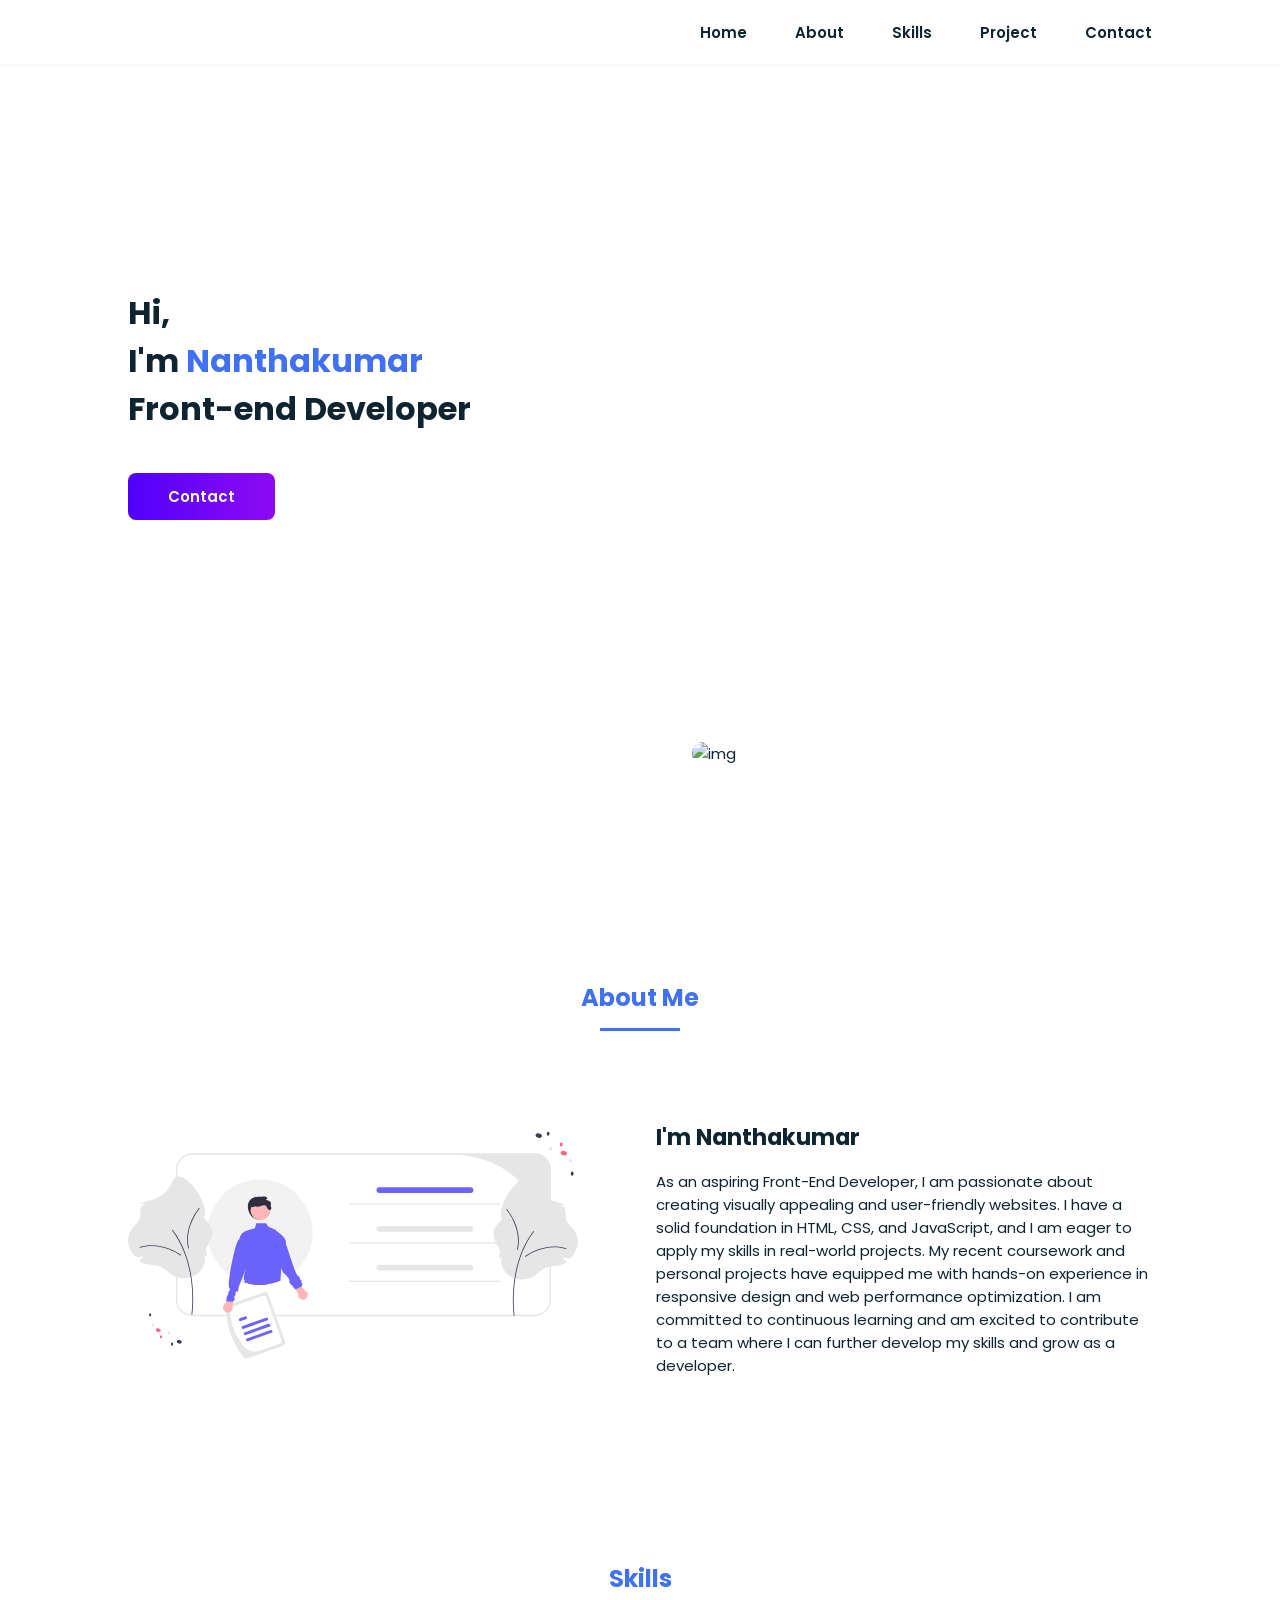
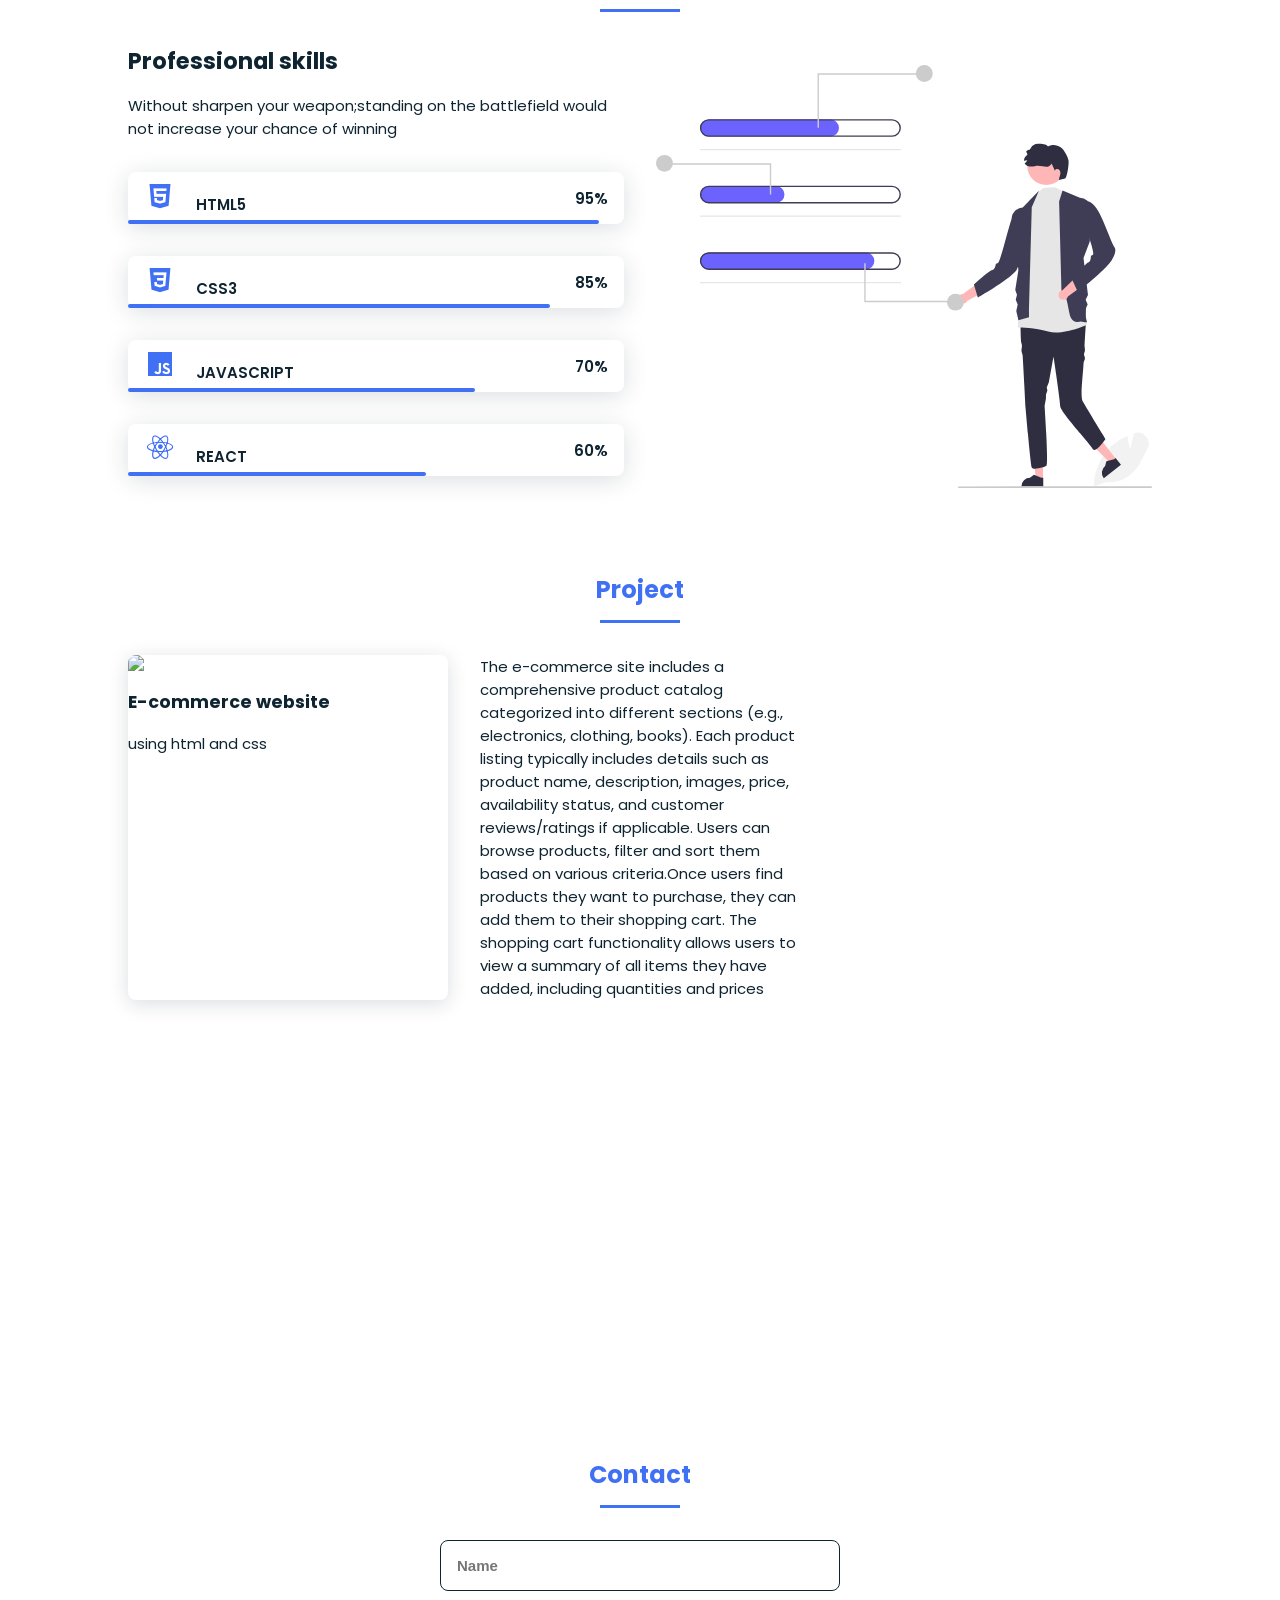
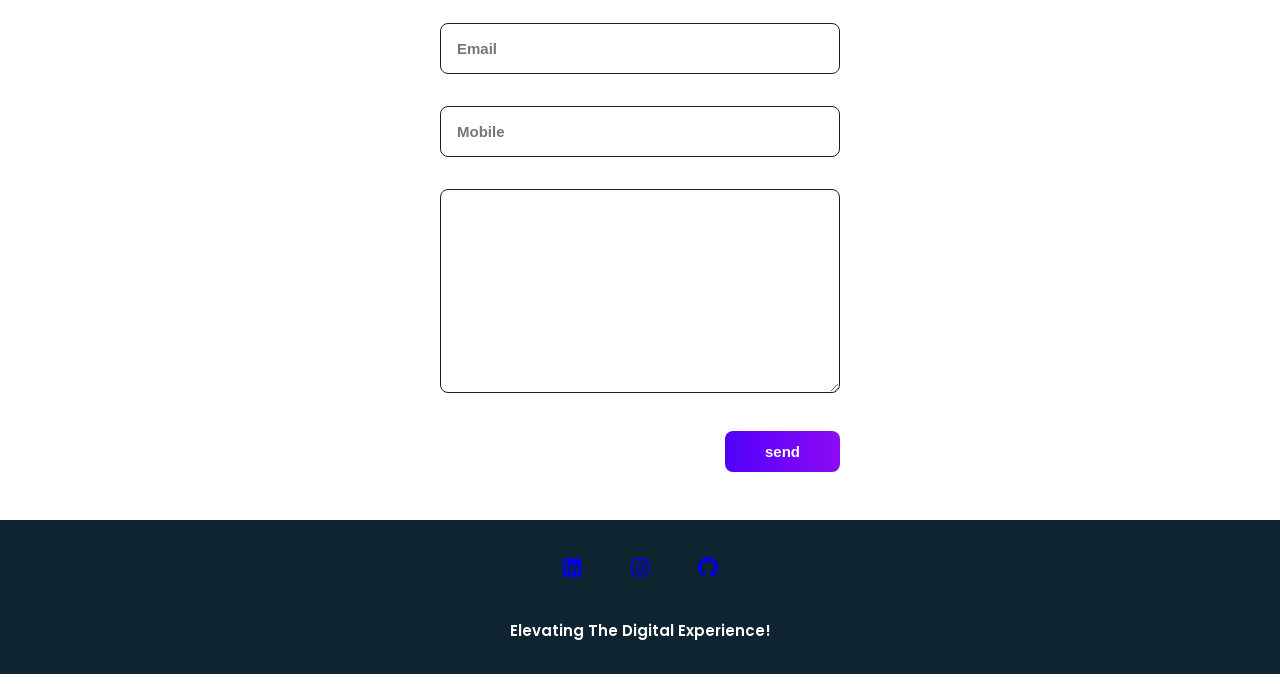
==== index.html @ acb81d03 "Update and rename portfolio.html to index.html" ====
<!DOCTYPE html>
<html lang="en">
<head>
    <meta charset="UTF-8">
    <meta name="viewport" content="width=device-width, initial-scale=1.0">
    <title> Responsive portfolio</title>
    <link rel="stylesheet" href="portfolio.css">
    <link rel="stylesheet" href="https://unpkg.com/boxicons@latest/css/boxicons.min.css">
    <link href="https://unpkg.com/aos@2.3.1/dist/aos.css" rel="stylesheet">
</head>
<body>
    <header class="header">
        <nav class="nav bd_grid">
            <div>
                <a href="#" class="nav_logo"></i></box-icon></a> 
           </div>

           <div class="nav_menu" id="nav_menu">
            <ul class="nav_list">
                <li class="nav_items"><a href="#home" class="nav_link active">Home</a></li>
                <li class="nav_items"><a href="#about" class="nav_link active">About</a></li>
                <li class="nav_items"><a href="#skills" class="nav_link active">Skills</a></li>
                <li class="nav_items"><a href="#project" class="nav_link active">Project</a></li>
                <li class="nav_items"><a href="#contact" class="nav_link active">Contact</a></li>
          
            </ul>
           </div>

                 <div class="nav_toggle" id="nav_toggle">
                    <i class='bx bx-menu-alt-right'></i>
                 </div>
        </nav>
    </header>

    <main class="main">
                <!--home section-->
                <section class="home bd_grid" id="home">
                    <div class="home_data" data-aos="fade-down">
                        <h1 class="home_title">Hi,<br>I'm <span class="home_title-color">Nanthakumar</span><br>Front-end Developer
                        </h1>
                        <a href="#contact" class="button">Contact</a>
                    </div>

                    <div class="home_social">
                        <a href="https://www.linkedin.com/in/nanthakumar-b-46401a2bb" class="home_social-icon"data-aos="fade-down" target="_blank"><i class='bx bxl-linkedin-square' ></i></a>
                        <a href="https://www.instagram.com/_h_e_a_v_e_n_k_i_n_g__/?next=%2F&hl=en" class="home_social-icon"data-aos="fade-down" target="_blank"><i class='bx bxl-instagram' ></i></a>
                        <a href="https://github.com/Nanthakumar01" class="home_social-icon"data-aos="fade-down" target="_blank"><i class='bx bxl-github' ></i></a>
                    </div>


                    <div class="home_img"data-aos="fade-down"data-aos-delay="700">
                        <img src="port.jpg" alt="img" style="border-radius:360px">
                    </div>
                </section>

                <!--about section-->
                <section class="about section" id="about">
                   <h2 class="section-title" data-aos="fade-down">About Me</h2> 

                   <div class="about_container bd_grid">
                     <div class="about_img" data-aos="fade-down" data-aos-delay="350">
                         <svg xmlns="http://www.w3.org/2000/svg" data-name="Layer 1" width="722.45196" height="364.19648" viewBox="0 0 722.45196 364.19648" xmlns:xlink="http://www.w3.org/1999/xlink"><path d="M891.45711,564.13287H342.14841a26.51638,26.51638,0,0,1-26.48658-26.48658V329.2084a26.51674,26.51674,0,0,1,26.48658-26.48658h549.3087a26.51674,26.51674,0,0,1,26.48658,26.48658V537.64629A26.51638,26.51638,0,0,1,891.45711,564.13287Z" transform="translate(-238.77402 -267.90176)" fill="#fff"/><path d="M891.45711,564.13287H342.14841a26.51638,26.51638,0,0,1-26.48658-26.48658V329.2084a26.51674,26.51674,0,0,1,26.48658-26.48658h549.3087a26.51674,26.51674,0,0,1,26.48658,26.48658V537.64629A26.51638,26.51638,0,0,1,891.45711,564.13287ZM342.14841,305.025a24.1834,24.1834,0,0,0-24.1834,24.1834V537.64629a24.1834,24.1834,0,0,0,24.1834,24.1834h549.3087a24.1834,24.1834,0,0,0,24.1834-24.1834V459.054A154.029,154.029,0,0,0,761.61156,305.025Z" transform="translate(-238.77402 -267.90176)" fill="#e6e6e6"/><ellipse cx="294.66589" cy="607.92128" rx="2.82511" ry="4.06109" transform="translate(-588.12138 544.08622) rotate(-81.72174)" fill="#fff"/><ellipse cx="321.09158" cy="605.34272" rx="2.8251" ry="4.06109" transform="translate(-562.94877 568.02927) rotate(-81.72174)" fill="#3f3d56"/><ellipse cx="287.42975" cy="586.52763" rx="2.82511" ry="4.06109" transform="translate(-573.14491 518.61211) rotate(-81.72174)" fill="#ff6584"/><ellipse cx="278.18048" cy="578.33571" rx="2.56661" ry="1.78547" transform="translate(-541.01619 584.23337) rotate(-89.56675)" fill="#e6e6e6"/><ellipse cx="274.28649" cy="562.01344" rx="2.56661" ry="1.78547" transform="translate(-528.55893 564.14064) rotate(-89.56675)" fill="#3f3d56"/><ellipse cx="304.56743" cy="590.7395" rx="2.56661" ry="1.78547" transform="translate(-527.2322 622.92957) rotate(-89.56675)" fill="#e6e6e6"/><ellipse cx="291.79739" cy="597.11543" rx="2.56661" ry="1.78547" transform="translate(-546.28142 616.48761) rotate(-89.56675)" fill="#ff6584"/><ellipse cx="309.57373" cy="608.89981" rx="2.56661" ry="1.78547" transform="translate(-540.42354 645.95872) rotate(-89.56675)" fill="#3f3d56"/><ellipse cx="932.08298" cy="274.37106" rx="3.60111" ry="5.1766" transform="translate(198.37253 842.58896) rotate(-75.77932)" fill="#fff"/><ellipse cx="898.23933" cy="274.15294" rx="3.60111" ry="5.1766" transform="translate(173.05426 809.61785) rotate(-75.77932)" fill="#3f3d56"/><ellipse cx="938.43394" cy="302.44956" rx="3.60111" ry="5.1766" transform="translate(175.94525 869.92612) rotate(-75.77932)" fill="#ff6584"/><ellipse cx="949.07942" cy="314.05614" rx="3.27161" ry="2.2759" transform="translate(292.79924 954.48891) rotate(-83.62433)" fill="#e6e6e6"/><ellipse cx="951.86235" cy="335.26393" rx="3.27161" ry="2.2759" transform="matrix(0.11105, -0.99382, 0.99382, 0.11105, 274.19651, 976.10735)" fill="#3f3d56"/><ellipse cx="917.26206" cy="294.84801" rx="3.27161" ry="2.2759" transform="translate(283.60443 905.79321) rotate(-83.62433)" fill="#e6e6e6"/><ellipse cx="934.29374" cy="288.44962" rx="3.27161" ry="2.2759" transform="translate(305.10362 917.03168) rotate(-83.62433)" fill="#ff6584"/><ellipse cx="913.31146" cy="271.16311" rx="3.27161" ry="2.2759" transform="translate(303.63095 880.81227) rotate(-83.62433)" fill="#3f3d56"/><path d="M535.37467,429.18554a84.29076,84.29076,0,0,1-21.6269,56.497v.01153a86.56041,86.56041,0,0,1-6.2416,6.26465,83.40511,83.40511,0,0,1-7.02468,5.70039q-2.5566,1.8655-5.25125,3.52387-3.19572,1.98642-6.5756,3.67357-2.50473,1.261-5.11307,2.34922a84.48558,84.48558,0,0,1-32.78575,6.59859,84.49842,84.49842,0,0,1-18.89764-2.11888,81.105,81.105,0,0,1-8.47569-2.41839c-1.071-.357-2.14194-.74849-3.20145-1.163a83.49857,83.49857,0,0,1-18.13755-9.731,84.61752,84.61752,0,1,1,133.33118-69.18758Z" transform="translate(-238.77402 -267.90176)" fill="#f2f2f2"/><path d="M788.63254,366.28377h-146.252a4.60637,4.60637,0,0,1,0-9.21273h146.252a4.60636,4.60636,0,0,1,0,9.21273Z" transform="translate(-238.77402 -267.90176)" fill="#6c63ff"/><path d="M788.63254,428.46966h-146.252a4.60637,4.60637,0,0,1,0-9.21273h146.252a4.60637,4.60637,0,0,1,0,9.21273Z" transform="translate(-238.77402 -267.90176)" fill="#e6e6e6"/><path d="M788.63254,490.65555h-146.252a4.60637,4.60637,0,0,1,0-9.21273h146.252a4.60636,4.60636,0,0,1,0,9.21273Z" transform="translate(-238.77402 -267.90176)" fill="#e6e6e6"/><path d="M422.99456,628.07628c-16.51077-21.96123-26.0537-46.51942-26.36641-74.51777a6.04123,6.04123,0,0,1,3.676-7.70163l56.27746-19.91249a6.04122,6.04122,0,0,1,7.70161,3.676l26.3664,74.51777a6.04122,6.04122,0,0,1-3.67591,7.70163L430.6962,631.75223A6.04123,6.04123,0,0,1,422.99456,628.07628Z" transform="translate(-238.77402 -267.90176)" fill="#e6e6e6"/><path d="M419.34763,604.04139c-9.93022-10.04034-14.1809-27.94788-16.95072-47.90679a5.65767,5.65767,0,0,1,3.44264-7.21281l48.36574-17.11311a5.65791,5.65791,0,0,1,7.21308,3.44253l23.46251,66.31069a5.6579,5.6579,0,0,1-3.4429,7.2129L451.47641,619.376A25.202,25.202,0,0,1,419.34763,604.04139Z" transform="translate(-238.77402 -267.90176)" fill="#fff"/><path d="M462.06578,570.9731,424.3902,584.42138a2.40023,2.40023,0,1,1-1.6138-4.52107L460.452,566.452a2.40023,2.40023,0,1,1,1.6138,4.52107Z" transform="translate(-238.77402 -267.90176)" fill="#6c63ff"/><path d="M428.25374,569.06581l-8.28863,2.95863a2.40023,2.40023,0,1,1-1.61379-4.52107l8.28863-2.95863a2.40023,2.40023,0,1,1,1.61379,4.52107Z" transform="translate(-238.77402 -267.90176)" fill="#6c63ff"/><path d="M469.16044,590.8489l-37.67558,13.44829a2.40023,2.40023,0,0,1-1.61379-4.52107l37.67558-13.44829a2.40023,2.40023,0,0,1,1.61379,4.52107Z" transform="translate(-238.77402 -267.90176)" fill="#6c63ff"/><path d="M465.61311,580.911l-37.67558,13.44829a2.40023,2.40023,0,0,1-1.6138-4.52107l37.67559-13.44829a2.40023,2.40023,0,1,1,1.61379,4.52107Z" transform="translate(-238.77402 -267.90176)" fill="#6c63ff"/><path d="M431.40165,390.90232c1.22689,9.89882,8.086,18.06055,18.06055,18.06055a18.06055,18.06055,0,0,0,18.06055-18.06055c0-9.97457-8.12874-17.13836-18.06055-18.06055C438.92394,371.86326,429.82647,378.19347,431.40165,390.90232Z" transform="translate(-238.77402 -267.90176)" fill="#2f2e41"/><path d="M465.18522,512.57225a85.23361,85.23361,0,0,1-33.327-.88674C437.05187,508.81806,452.80562,510.58,465.18522,512.57225Z" transform="translate(-238.77402 -267.90176)" fill="#2f2e41"/><path d="M394.8913,544.33988l8.67549-20.96573,6.83522,3.79734-4.1279,21.32748a7.5956,7.5956,0,1,1-11.38281-4.15909Z" transform="translate(-238.77402 -267.90176)" fill="#ffb6b6"/><path d="M484.6356,487.60571v.01153c-.311,7.30111-.737,14.24517-1.094,19.58856a84.48558,84.48558,0,0,1-32.78575,6.59859,84.49842,84.49842,0,0,1-18.89764-2.11888,81.105,81.105,0,0,1-8.47569-2.41839,5.22916,5.22916,0,0,1,1.24374-.58725c4.1457-1.405.046-2.68322.08062-4.01911.12666-4.88273,1.474-10.74429,3.21291-16.36406L420.181,508.10408l-4.03057,10.29522s.13826,8.89024-2.41831,6.17251c-2.568-2.71774-2.3838,6.08036-2.3838,6.08036a8.01088,8.01088,0,0,0-2.02681,2.0959,1.77771,1.77771,0,0,0-.24179,1.23221v.01153a1.53922,1.53922,0,0,0,.64489.80613c1.73891,1.17457-.76009,4.28388-1.86558,5.51609-.29942.33394-.49517.52976-.49517.52976l-10.62923-.76009v-.20728c.04611-1.25519.334-7.86538,1.98077-9.44306,1.808-1.73884.92126-4.49116.92126-4.49116s4.72149-4.18028,1.55462-7.57748c-1.26672-1.3704-.70245-9.4891.85217-19.9916,3.3972-23.17,11.539-57.948,15.06282-57.45287a19.54689,19.54689,0,0,1,13.94574-14.90158l11.4814-3.15535,2.04979-8.09571h16.16838l2.80988,5.32034,11.78075,5.32041.14972.06909.36851.16117.13819.43761s-.01153.01153,0,.01153l6.55255,20.57892C485.49929,450.05236,485.38416,469.83667,484.6356,487.60571Z" transform="translate(-238.77402 -267.90176)" fill="#6c63ff"/><path d="M512.16765,529.07319l-10.9483-19.87361,7.2357-2.9639,14.07224,16.5491a7.59559,7.59559,0,1,1-10.35964,6.28841Z" transform="translate(-238.77402 -267.90176)" fill="#ffb6b6"/><path d="M475.34424,425.2497c1.9475,3.49919,19.75792,12.49871,16.67128,21.53373,0,0,16.73218,52.348,18.908,52.00635s4.29947,5.06555,4.29947,5.06555-.46158,3.52907.89553,2.06253,1.03239,2.37773,1.03239,2.37773-.65042,3.39305,1.0727,2.47059-.54247,5.57093-.54247,5.57093L507.32587,521.213l-1.96779-2.92884s-4.20493-.80078-2.22634-1.43511-1.8606-2.76931-1.8606-2.76931-4.01647-2.72969-3.45669-7.25035-10.42269-13.4076-10.42269-13.4076c-7.54974-14.90624-11.68-30.21038-11.66557-45.9969Z" transform="translate(-238.77402 -267.90176)" fill="#6c63ff"/><circle cx="212.68458" cy="126.11822" r="16.01533" fill="#ffb6b6"/><path d="M434.87483,395.76478c.50707,3.48013,3.47319,8.33563,2.77855,8.33563s-5.63349-14.34655-.69464-15.282c3.5824-.67853,4.38316-.08335,7.73131-1.53516l-.47235.44458c2.21589,1.61156,5.30008.61823,7.82853-.43068,2.53544-1.04195,5.61267-2.03528,7.83552-.43067,1.39622,1.00723,1.98665,2.75769,2.85494,4.24422.8683,1.49349,2.47291,2.90358,4.12615,2.44514a3.2662,3.2662,0,0,0,2.08391-3.23008c-.007-1.37537-1.7979-2.68377-1.19476-3.91776,1.78743-3.65687.18-6.14945-3.71633-7.8702q-2.12556-.323-4.25117-.65991a12.05736,12.05736,0,0,1,2.66742-2.68129,6.095,6.095,0,0,0-2.1534-2.75773,6.75958,6.75958,0,0,0-3.84827-.5557q-4.397.2292-8.78717.45844a15.50016,15.50016,0,0,0-6.34894,1.23647c-2.41737,1.24339-4.00112,3.66766-5.15424,6.13366C433.57587,385.25492,433.98568,389.71452,434.87483,395.76478Z" transform="translate(-238.77402 -267.90176)" fill="#2f2e41"/><path d="M835.501,385.26038H594.65038a1,1,0,0,1,0-2H835.501a1,1,0,0,1,0,2Z" transform="translate(-238.77402 -267.90176)" fill="#e6e6e6"/><path d="M835.501,447.26038H594.65038a1,1,0,0,1,0-2H835.501a1,1,0,0,1,0,2Z" transform="translate(-238.77402 -267.90176)" fill="#e6e6e6"/><path d="M835.501,509.25989H594.65038a1,1,0,0,1,0-2H835.501a1,1,0,0,1,0,2Z" transform="translate(-238.77402 -267.90176)" fill="#e6e6e6"/><path d="M871.34975,505.29571a36.99814,36.99814,0,0,1-24.04583-8.87946c-2.23542-1.91351-4.61728-5.24016-7.07922-9.88687a22.61063,22.61063,0,0,1-.71712-19.52,25.94482,25.94482,0,0,1-4.28456,3.51434l-.78332.52119-.04525-.93927c-.0297-.61092-.04474-1.21978-.04474-1.80962,0-3.47617,2.62916-7.00353,1.41661-10.21662-5.11059-13.54237-21.3201-27.00077,2.17243-47.95951,2.1732-1.93881-.72984-5.81521-.72984-8.74859,0-28.74783,40.63049-78.48249,52.146-52.1358,14.20149,32.49212,38.66868,29.0167,49.50789,35.72792l.15724.47478-.46333.18744a27.94531,27.94531,0,0,1-7.42493,1.97483,35.40687,35.40687,0,0,0,8.27909.69359l.43068-.01505.1049.4186a52.37377,52.37377,0,0,1,1.55456,12.67369l-.00192.46179a23.09253,23.09253,0,0,0,7.62843,17.21859A37.08367,37.08367,0,0,1,961.226,446.4161c0,6.09444-4.14211,14.09442-7.617,19.73247a11.158,11.158,0,0,1-8.19115,5.24658,10.89679,10.89679,0,0,1-8.79423-2.84094,36.036,36.036,0,0,0,6.35491,8.99722l.47413.48854-.58868.343a36.971,36.971,0,0,1-18.63752,5.03317l-.38349-.001a36.091,36.091,0,0,0-25.89133,10.56773A37.27947,37.27947,0,0,1,871.34975,505.29571Z" transform="translate(-238.77402 -267.90176)" fill="#e6e6e6"/><path d="M858.62018,563.8901a.66537.66537,0,0,1-.65794-.57162,222.78689,222.78689,0,0,1-.31039-46.71056c2.29665-24.51173,9.67211-59.81725,31.76611-88.81311a.66542.66542,0,1,1,1.05854.80663c-21.90317,28.74547-29.21917,63.79193-31.49963,88.13059a221.27956,221.27956,0,0,0,.30292,46.39887.666.666,0,0,1-.65961.7592Z" transform="translate(-238.77402 -267.90176)" fill="#3f3d56"/><path d="M876.65019,468.6948a.66541.66541,0,0,1-.39173-1.20367,91.70936,91.70936,0,0,1,20.24621-10.30643c11.1702-4.08948,28.15614-7.79687,45.64287-2.23145a.66533.66533,0,1,1-.40353,1.268c-17.12847-5.45105-33.80651-1.805-44.78176,2.21325a90.20269,90.20269,0,0,0-19.92141,10.13315A.66278.66278,0,0,1,876.65019,468.6948Z" transform="translate(-238.77402 -267.90176)" fill="#3f3d56"/><path d="M846.19588,392.84452a.66541.66541,0,0,1,1.17233-.4774,91.7099,91.7099,0,0,1,11.7377,19.45143c4.88328,10.84668,9.80428,27.52154,5.51262,45.36366a.66533.66533,0,1,1-1.29376-.31117c4.20339-17.47655-.6343-33.84872-5.43247-44.5061A90.20263,90.20263,0,0,0,846.35082,393.225.66277.66277,0,0,1,846.19588,392.84452Z" transform="translate(-238.77402 -267.90176)" fill="#3f3d56"/><path d="M302.04837,491.98387A36.091,36.091,0,0,0,276.157,481.41614l-.38349.001A36.971,36.971,0,0,1,257.136,476.384l-.58868-.343.47413-.48854a36.036,36.036,0,0,0,6.35491-8.99722,10.89679,10.89679,0,0,1-8.79423,2.84094,11.158,11.158,0,0,1-8.19115-5.24658c-3.47488-5.63805-7.617-13.638-7.617-19.73247a37.08367,37.08367,0,0,1,12.09851-27.36438,23.09253,23.09253,0,0,0,7.62843-17.21859l-.00192-.46179a52.37377,52.37377,0,0,1,1.55456-12.67369l.1049-.4186.43068.015a35.40633,35.40633,0,0,0,8.27909-.69358,27.94531,27.94531,0,0,1-7.42493-1.97483l-.46333-.18744.15724-.47478c10.83921-6.71122,35.3064-3.2358,49.50789-35.72792,11.51546-26.34669,52.14595,23.388,52.14595,52.1358,0,2.93338-2.903,6.80978-.72984,8.74859,23.49253,20.95874,7.283,34.41714,2.17243,47.9595-1.21255,3.2131,1.41661,6.74046,1.41661,10.21662,0,.58984-.015,1.19871-.04474,1.80963l-.04525.93927-.78332-.52119a25.94435,25.94435,0,0,1-4.28456-3.51435,22.61065,22.61065,0,0,1-.71712,19.52c-2.46194,4.64671-4.8438,7.97336-7.07922,9.88687a36.96338,36.96338,0,0,1-50.64771-2.43341Z" transform="translate(-238.77402 -267.90176)" fill="#e6e6e6"/><path d="M341.37982,561.89113a.66538.66538,0,0,0,.65794-.57162,222.78689,222.78689,0,0,0,.31039-46.71056c-2.29665-24.51173-9.67211-59.81725-31.76611-88.81311a.66542.66542,0,1,0-1.05854.80663c21.90317,28.74546,29.21917,63.79193,31.49963,88.13059a221.27956,221.27956,0,0,1-.30292,46.39887.666.666,0,0,0,.65961.7592Z" transform="translate(-238.77402 -267.90176)" fill="#3f3d56"/><path d="M323.34981,466.69582a.6654.6654,0,0,0,.39173-1.20366,91.70936,91.70936,0,0,0-20.24621-10.30643c-11.1702-4.08948-28.15614-7.79687-45.64287-2.23145a.66533.66533,0,1,0,.40353,1.268c17.12847-5.451,33.80651-1.80495,44.78176,2.21326a90.20269,90.20269,0,0,1,19.92141,10.13315A.66284.66284,0,0,0,323.34981,466.69582Z" transform="translate(-238.77402 -267.90176)" fill="#3f3d56"/><path d="M353.80412,390.84555a.6654.6654,0,0,0-1.17233-.4774,91.7099,91.7099,0,0,0-11.7377,19.45143c-4.88328,10.84668-9.80428,27.52154-5.51262,45.36366a.66533.66533,0,1,0,1.29376-.31117c-4.20339-17.47655.6343-33.84872,5.43247-44.5061A90.20231,90.20231,0,0,1,353.64918,391.226.66277.66277,0,0,0,353.80412,390.84555Z" transform="translate(-238.77402 -267.90176)" fill="#3f3d56"/></svg>
                     </div>


                    <div>
                        <h2 class="about_subtitle"data-aos="fade-down" data-aos-delay="450">I'm Nanthakumar</h2>
                        <p class="about_text" data-aos="fade-down" data-aos-delay="550">As an aspiring Front-End Developer, I am passionate about creating visually appealing and user-friendly websites.
                             I have a solid foundation in HTML, CSS, and JavaScript, and I am eager to apply my skills in real-world projects. 
                             My recent coursework and personal projects have equipped me with hands-on experience in responsive design and web performance optimization.
                             I am committed to continuous learning and am excited to contribute to a team where I can further develop my skills and grow as a developer.</p>
                    </div>
                </div>
                </section>
                <!--skills section-->
                <section class="skills section" id="skills">
                    <h2 class="section-title"data-aos="fade-down">Skills</h2>
                    <div class="skills_container bd_grid">
                        <div>
                            <h2 class="skills_subtitle" data-aos="fade-down" data-aos-delay="250">Professional skills</h2>
                            <p class="skills_text"data-aos="fade-down" data-aos-delay="350">Without sharpen your weapon;standing on the battlefield would not increase your chance of winning</p>
                       
                            <!--skills in html-->
                        <div class="skills_data"data-aos="fade-right">
                            <div class="skills_name"> 
                                <i class="bx bxl-html5 skill_icon" ></i>
                                <span class="skill_name">HTML5</span>
                            </div>
                            <div> <span class="skill_percentage">95%</span></div>
                            <div class="skill_bar skill_html"></div>
                        </div>
                        <!--skills in CSS-->
                        <div class="skills_data"data-aos="fade-right" data-aos-delay="100">
                            <div class="skills_name">
                                <i class='bx bxl-css3 skill_icon' ></i>
                                <span class="skill_name">CSS3</span>
                            </div>
                            <div> <span class="skill_percentage">85%</span></div>
                            <div class="skill_bar skill_css"></div>
                        </div>
                         <!--skills in JS-->
                         <div class="skills_data"data-aos="fade-right" data-aos-delay="200">
                            <div class="skills_name">
                                <i class='bx bxl-javascript skill_icon  skill_icon' ></i>
                                <span class="skill_name">JAVASCRIPT</span>
                            </div>
                            <div> <span class="skill_percentage">70%</span></div>
                            <div class="skill_bar skill_js"></div>
                        </div>

                        <!--skills in react-->
                        <div class="skills_data"data-aos="fade-right" data-aos-delay="300">
                            <div class="skills_name">
                                <i class='bx bxl-react  skill_icon' ></i>
                                <span class="skill_name">REACT</span>
                            </div>
                            <div> <span class="skill_percentage">60%</span></div>
                            <div class="skill_bar skill_react"></div>
                        </div>

                    </div class="skill_img" >
                    <svg xmlns="http://www.w3.org/2000/svg" data-name="Layer 1" viewBox="0 0 700.74679 597.77667" xmlns:xlink="http://www.w3.org/1999/xlink"><path d="M868.01492,746.55858l.0152-.697a80.52864,80.52864,0,0,1,30.11215-60.64309,78.13219,78.13219,0,0,1,16.78623-10.11535l.572-.25474.09758.61813c1.16153,7.3802,3.0009,14.91288,3.85784,18.25612l5.74416-22.41411.63822-.18437a15.27246,15.27246,0,0,1,16.303,5.20879,15.53409,15.53409,0,0,1,1.61173,17.33177c-1.33891,2.49455-2.655,5.09733-3.92819,7.61425-4.37386,8.6493-8.89655,17.59309-15.48708,24.54163a48.6753,48.6753,0,0,1-39.25924,14.64528Z" transform="translate(-249.62661 -151.11166)" fill="#f2f2f2"/><polygon points="546.768 585.081 536.773 585.08 532.017 546.524 546.77 546.525 546.768 585.081" fill="#ffb6b6"/><path d="M796.747,746.62045l-30.73878-.00116v-.38874a11.96505,11.96505,0,0,1,11.96439-11.9642h.00074l5.61483-4.2597,10.476,4.26035,2.68329.00009Z" transform="translate(-249.62661 -151.11166)" fill="#2f2e41"/><polygon points="650.238 556.92 642.341 563.048 614.944 535.505 626.599 526.46 650.238 556.92" fill="#ffb6b6"/><path d="M906.53628,716.053l-24.28357,18.84624-.23835-.3071a11.965,11.965,0,0,1,2.11584-16.78725l.00058-.00045,1.82379-6.80774,10.888-3.05769,2.11979-1.64516Z" transform="translate(-249.62661 -151.11166)" fill="#2f2e41"/><path d="M856.62661,521.48485s-.68218,10.43874-1.54259,25.36144c-.14111,2.44744.69106,5.10617.54259,7.76856-.09851,1.76641-1.17624,3.48366-1.27636,5.32545-.10567,1.94378,1.38234,3.66437,1.27636,5.67455-.10355,1.964-1.80109,4.21635-1.90349,6.22674-1.102,21.63419-5.09651,47.53327-1.09651,54.77326,1.97134,3.56812,32,53,32,53s-14,21-18,14c-5.28313-9.24547-46-52.5-46-60.76,0-8.25-9.41993-70.08-9.41993-70.08l-6.56834,36.59036-3.01173,7.24966.94634,4.25606-1.94634,5.74394-.10516,5.68434-1.89484,10.55565s5.69995,82.24,2.49,84.53c-3.22,2.3-18.81006,6.43-20.64991,2.3-1.83007-4.13-8.84008-85.83-8.84008-85.83s-1.91993-37.43994-4-72.24c-.11988-2.02-1.54-4.46-1.65-6.45-.13-2.31.77-5.30994.65-7.55-.13-2.56994-1.27-4.38-1.38-6.84-.85-19.01-.98-33.99.53992-36.27,4.59009-6.88,8.72009-12.38,8.72009-12.38s65.6-16.06,82.12,4.58Z" transform="translate(-249.62661 -151.11166)" fill="#2f2e41"/><path d="M797.62661,324.61485l15.81737-.88448,11.92026,6.50684,33.14757,187.71555s-33.8852,15.66209-54.8852,9.66209-43.1148-5.66209-43.1148-5.66209l16.1148-179.33791,13-12Z" transform="translate(-249.62661 -151.11166)" fill="#e6e6e6"/><path d="M824.01455,328.59465l24.483,9.99826a16.66267,16.66267,0,0,1,15.58371,13.66737l-1.6245,48.35257-8.83011,23.002,6.29683,52.40017-3.29683,6.59983,2.84875,6.73651c-4.18164,6.78919-3.33044,15.68512-.84875,25.26349h-3l-6-1S836.417,518.201,833.7107,501.72978c-7.08409-43.11493-11.08409-24.11493-11.08409-24.11493l-3.4872-133.77245Z" transform="translate(-249.62661 -151.11166)" fill="#3f3d56"/><path d="M790.62661,328.61485,767.7557,352.59291A16.66267,16.66267,0,0,0,752.172,366.26028l9.45462,74.35457-4.43717,28.53025,2.43717,6.46975-1.765,7.31259,2.765,6.68741-2,9,3,13,15-4-.1148-10.66209,4-145Z" transform="translate(-249.62661 -151.11166)" fill="#3f3d56"/><path d="M714.354,451.87174l-31.15473,22.607a6.803,6.803,0,1,0,6.422,9.86626L731.98568,461.729Z" transform="translate(-249.62661 -151.11166)" fill="#ffb6b6"/><path d="M757.62661,356.61485c-5.92121,2.7311-20.54883,72.65156-24.8419,74.134s-2.65392,1.25967-3.2562,2.49728-.74795,6.7793-4.86925,7.42965-25.896,20.50182-25.896,20.50182l5.51957,18.3993s41.90147-23.93873,53.45495-37.195,17.774-81.42911,17.774-81.42911l1.18175-6.80129S763.54781,353.88375,757.62661,356.61485Z" transform="translate(-249.62661 -151.11166)" fill="#3f3d56"/><path d="M851.58866,442.63989l-27.76457,26.66127a6.803,6.803,0,1,0,7.71282,8.89365l38.86738-28.20563Z" transform="translate(-249.62661 -151.11166)" fill="#ffb6b6"/><path d="M855.62661,362.61485c-5.49132,3.5164,15.37534,54.52026,11.32578,56.57677s-2.45637,1.61131-2.88345,2.91974.18767,6.81786-3.8057,8.02658-22.84379,23.85561-22.84379,23.85561l7.98773,17.46986s38.22762-29.45241,47.85648-44.16628,3.363-19.68228,3.363-19.68228c-11.94605-25.37237-23.11939-66.75079-40-64C856.62661,343.61485,861.11792,359.09846,855.62661,362.61485Z" transform="translate(-249.62661 -151.11166)" fill="#3f3d56"/><circle cx="551.39233" cy="142.73745" r="26.80653" fill="#ffb6b6"/><path d="M828.16428,311.12189s-5.904,1.61882-9.33976,2.52007c.17761-2.55664,1.28486-4.95,1.84714-7.45109s.44025-5.44257-1.41851-7.20853-5.73-1.07792-6.02951,1.46313q-2.35871-5.04375-4.72718-10.1059c-4.50223,9.26712-13.70672,1.36989-23.74286,3.71145-5.11992,1.20608-11.53673.688-14.24163-3.82337a16.71144,16.71144,0,0,0,3.782-4.53721,15.26826,15.26826,0,0,1-4.8081.60916,10.07877,10.07877,0,0,1,4.45653-8.1348c1.44345-.94375-2.12937-4.30177-.86958-5.48383,2.58379-2.41255,4.31775-.77428,5.8442-3.95434a11.74567,11.74567,0,0,1,10.61238-6.48825c4.38693.10274,12.24765.0604,13.94968,4.102,5.42448-3.551,12.9755-2.5477,18.27776,1.17736,4.40717,3.08424,9.42281,12.40684,10.52973,17.6696C833.39351,290.45,830.95413,306.53528,828.16428,311.12189Z" transform="translate(-249.62661 -151.11166)" fill="#2f2e41"/><path d="M496.12661,252.11485H324.47817A12.21074,12.21074,0,0,1,312.154,240.93419a12.00675,12.00675,0,0,1,11.97266-12.81934h172a12,12,0,0,1,0,24Z" transform="translate(-249.62661 -151.11166)" fill="#6c63ff"/><path d="M594.86293,271.61485H312.62661a1,1,0,0,1,0-2H594.86293a1,1,0,0,1,0,2Z" transform="translate(-249.62661 -151.11166)" fill="#e6e6e6"/><path d="M583.12661,252.61485h-259a12.5,12.5,0,0,1,0-25h259a12.5,12.5,0,0,1,0,25Zm-259-23a10.5,10.5,0,0,0,0,21h259a10.5,10.5,0,0,0,0-21Z" transform="translate(-249.62661 -151.11166)" fill="#3f3d56"/><path d="M419.12661,346.11485H324.47817A12.21074,12.21074,0,0,1,312.154,334.93419a12.00675,12.00675,0,0,1,11.97266-12.81934h95a12,12,0,0,1,0,24Z" transform="translate(-249.62661 -151.11166)" fill="#6c63ff"/><path d="M594.86293,365.61485H312.62661a1,1,0,0,1,0-2H594.86293a1,1,0,0,1,0,2Z" transform="translate(-249.62661 -151.11166)" fill="#e6e6e6"/><path d="M583.12661,346.61485h-259a12.5,12.5,0,0,1,0-25h259a12.5,12.5,0,0,1,0,25Zm-259-23a10.5,10.5,0,0,0,0,21h259a10.5,10.5,0,0,0,0-21Z" transform="translate(-249.62661 -151.11166)" fill="#3f3d56"/><path d="M546.12661,440.11485H324.47817A12.21074,12.21074,0,0,1,312.154,428.93419a12.00675,12.00675,0,0,1,11.97266-12.81934h222a12,12,0,0,1,0,24Z" transform="translate(-249.62661 -151.11166)" fill="#6c63ff"/><path d="M594.86293,459.61485H312.62661a1,1,0,0,1,0-2H594.86293a1,1,0,0,1,0,2Z" transform="translate(-249.62661 -151.11166)" fill="#e6e6e6"/><path d="M583.12661,440.61485h-259a12.5,12.5,0,0,1,0-25h259a12.5,12.5,0,0,1,0,25Zm-259-23a10.5,10.5,0,0,0,0,21h259a10.5,10.5,0,0,0,0-21Z" transform="translate(-249.62661 -151.11166)" fill="#3f3d56"/><polygon points="230.214 88.806 228.214 88.806 228.214 11.763 372.871 11.763 372.871 13.763 230.214 13.763 230.214 88.806" fill="#ccc"/><circle cx="379.0541" cy="11.9459" r="11.9459" fill="#ccc"/><polygon points="160.786 182.806 162.786 182.806 162.786 138.763 18.129 138.763 18.129 140.763 160.786 140.763 160.786 182.806" fill="#ccc"/><circle cx="11.9459" cy="138.9459" r="11.9459" fill="#ccc"/><polygon points="296.214 280.201 294.214 280.201 294.214 335.244 416.871 335.244 416.871 333.244 296.214 333.244 296.214 280.201" fill="#ccc"/><circle cx="423.0541" cy="335.06048" r="11.9459" fill="#ccc"/><path d="M949.18271,748.581l-271.75.30734a1.19069,1.19069,0,1,1,0-2.38137l271.75-.30733a1.19068,1.19068,0,0,1,0,2.38136Z" transform="translate(-249.62661 -151.11166)" fill="#cacaca"/><path d="M839.70638,328.61772a4.459,4.459,0,0,0-6.04285-1.43262c1.47-2.04278.36243-5.53375-1.94165-6.94482-2.61035-1.59876-5.908-1.33392-8.95251-1.016L797.81246,321.831c-2.8775.30053-5.83478.62445-8.3963,1.96954s-4.6687,3.97016-4.52069,6.85962a14.35827,14.35827,0,0,0-6.12183-.83026c-2.05145.3233-4.07452,1.82269-4.2934,3.88794-.35125,3.31409,3.5857,5.228,6.79212,6.13653q8.93041,2.53033,17.86084,5.0608l-1.8357.39233a76.07616,76.07616,0,0,0,34.45551-4.98456c2.50818-.98889,5.04779-2.17328,6.804-4.21893S841.07973,330.93785,839.70638,328.61772Z" transform="translate(-249.62661 -151.11166)" fill="#e6e6e6" data-aos="fade-left"/></svg>
                    
                </div>
                

                </section>

                <!--project section-->
                <section class="Project" id="project" data-aos="fade-up">
                    <h2 class="section-title"data-aos="fade-down" data-aos-delay="100">Project</h2>

                    <div class="project_container bd_grid">
                        <div class="project_img" >
                            <img src="project.jpg" data-aos="fade-down" data-aos-delay="100">
                            
                      
                            <h3 data-aos="fade-down"  data-aos-delay="200">E-commerce website</h3>
                            <p data-aos="fade-down"  data-aos-delay="300">using html and css</p>
                        </div>

                            <p data-aos="fade-down"  data-aos-delay="300" class="para">The e-commerce site includes a comprehensive product catalog categorized into different sections (e.g., electronics, clothing, books).
                                Each product listing typically includes details such as product name, description, images, price, availability status, and customer reviews/ratings if applicable.
                                Users can browse products, filter and sort them based on various criteria.Once users find products they want to purchase, they can add them to their shopping cart.
                                The shopping cart functionality allows users to view a summary of all items they have added, including quantities and prices</p>

                    </div>

                </section>

                <!--contact section-->
                <section class="contact section" id="contact"data-aos="fade-down">
                    <h2 class="section-title"data-aos="fade-down"  data-aos-delay="100">Contact</h2>
                    <div class="contact_container bd_grid"data-aos="fade-left"  data-aos-delay="200">
                        <form action="#" class="contact_form">
                            <input type="text" placeholder="Name" class="control_input">
                            <input type="mail" placeholder="Email" class="control_input">
                            <input type="text" placeholder="Mobile" class="control_input">
                            <textarea name="" id="" cols="0" rows="10"  class="control_input"></textarea>
                            <input type="button" value="send" class="control_button button">

                        </form>
                    </div>
                </section>
                <!--footer-->
                <footer class="footer"data-aos="fade-right"  data-aos-delay="200">
                  <!--<p class="footer_title" id="contact">contact</p>-->  
                    <div class="footer_socials">
                        <a href="#" class="footer-icon"><i class='bx bxl-linkedin-square' ></i></a>
                        <a href="#" class="footer-icon"><i class='bx bxl-instagram' ></i></a>
                        <a href="#" class="footer-icon"><i class='bx bxl-github' ></i></a>
                    </div>
                    <p>Elevating The Digital Experience! </p>
                </footer>

    </main>
    <script src="https://unpkg.com/aos@2.3.1/dist/aos.js"></script>
    <script src="portfolio.js"></script>
    <script>
        AOS.init( {duration: 1500});
      </script>
</body>
</html>
---- portfolio.css ----
/*google font*/

@import url('https://fonts.googleapis.com/css2?family=Poppins:ital,wght@0,100;0,200;0,300;0,400;0,500;0,600;0,700;0,800;0,900;1,100;1,200;1,300;1,400;1,500;1,600;1,700;1,800;1,900&display=swap');

/* variables*/
:root{
    --header-height:3rem;
    --font-semi:600;
}

/*colors */
:root{
    --first-color:#4070f4;
    --second-color:#0e2431;
    --gardient-color:linear-gradient(to right,#5001fb,#8e0af3);
}

/* font style*/

:root{
    --body-font:"Poppins", sans-serif;
    --big-font-size:2rem;
    --h2-font-size:1.5rem;
    --normal-font-size:0.938rem;
}

/*media screen min-width:768px  mobile device*/

@media screen and(min-width:768px){
    :root{
        --big-font-size:3.5rem;
        --h2-font-size:2rem;
        --normal-font-size:1rem;
    }
}

/* margin */

:root{
    --mb-1:0.5rem;
    --mb-2:1rem;
    --mb-3:1.5rem;
    --mb-4:2rem;
    --mb-5:2.5rem;
    --mb-6:3rem;
}

/* z-index */
:root{
    --z-back:-10;
    --z-normal:1;
    --z-tooltip:10;
    --z-fixed:100;
}


/* base html content ...............................................................................................................................*/

*,::before,::after{
    box-sizing: border-box;
}
html{
    scroll-behavior: smooth;
}
body{
    margin: var(--header-height) 0 0 0;
    font-family: var(--body-font);
    font-size: var(--normal-font-size);
    color: var(--second-color);
}
h1,h2,p{
    margin: 0;
}
ul{
    margin: 0;
    padding: 0;
    list-style:none;
}
a{
    text-decoration: none;
}
img{
    max-width: 100%;
    height: auto;
    display:block;
}
/* custom css class */
/*layout */
.bd_grid{
 max-width: 1024px;
 display:grid;
 grid-template-columns: 100%;
 grid-column-gap:2rem ;
 width: calc(100% - 2rem);
 margin-left: var(--mb-2);
 margin-right: var(--mb-2);
}

.header{
    width: 100%;
    position: fixed;
    top:0;
    left: 0;
    z-index: var(--z-fixed);
    background-color: #fff;
    box-shadow: 0 1px 4px rgba(146,161,176,0.15);
}

/*nav bar */
.nav{
    height: var(--header-height);
    display: flex;
    justify-content: space-between;
    align-items: center;
    font-weight: var(--font-semi);
}
@media screen and (max-width:768px){
    .nav_menu{
        position: fixed;
        top:var(--header-height);
        right:-100%;
        width: 80%;
        height: 100%;
        padding: 2rem;
        background-color: var(--second-color);
        transition: 0.5s;
    }
}


/*nav-items */
.nav_items{
    margin-bottom: var(--mb-4);
}
.nav_link{
    position: relative;
    color: #fff;
}
.nav_link:hover{
    position: relative;
    }
    
.nav_link:hover::after{
            position: absolute;
            content: '';
            width: 100%;
            height: 0.18rem;
            left:0;
            top:2rem;
            background-color: var(--first-color);
}   

.nav_logo{
    color: var(--second-color);
}

.nav_toggle{
    color: var(--second-color);
    font-size: 1.5rem;
    cursor: pointer;
}

/*active menu */
.active::after{
    position:absolute;
    content: '';
    width: 100%;
    height: 0.18rem;
    left: 0;
    top: 2rem;
    background-color: var(--first-color);
}
.show{
    right: 0;
}
.home{
    height: calc(100vh - 3rem);
    row-gap: 1rem;
}
.home_data{
    align-self: center;
}
.home_title{
    font-size: var(--big-font-size);
    margin-bottom:var(--mb-5);

}
.home_title-color{
    color: var(--first-color);
}
.home_social{
    display: flex;
    flex-direction: column;
}
.home_social-icon{
    width: max-content;
    margin-bottom: var(--mb-2);
    font-size: 1.5rem;
    color: var(--second-color);

}
.home_social-icon:hover{
    color: var(--first-color);
}
.home_img{
    position: absolute;
    right: 0;
    bottom: 0;
    width: 300px;
}
.home_img svg {
    width: 100%;
}
.button{
    display: inline-block;
    color: #fff;
    padding: 0.75rem 2.5rem;
    font-weight: var(--font-semi);
    border-radius: 0.5rem;
    background: var(--gardient-color);
}
.button:hover{
    box-shadow: 0 10px 36px rgba(0 ,0 ,0 , 0.15);
}
.section{
    padding: 3rem;
    padding-bottom: 2rem;
}
.section-title{
    position: relative;
    font-size: var(--h2-font-size);
    color: var(--first-color);
    margin-top: var(--mb-2);
    margin-bottom:var(--mb-4);
    text-align: center;
}
.section-title::after{
    position: absolute;
    content: '';
    width: 64px;
    height: 0.18rem;
    left: 0;
    right: 0;
    margin: auto;
    top: 2rem;
    background-color: var(--first-color);
}
.about_container{
    row-gap: 2rem;
    text-align: center;
}
.about_subtitle{
    margin-bottom: var(--mb-2);
}
.about_img{
    justify-content: center;
}
.about_img svg{
    width: 300px;
    border-radius: 0.5rem;
}

          /*skills*/

.skills_container{
    row-gap: 2rem;
    text-align: center;
}          
.skills_subtitle{
    margin-bottom: var(--mb-2);
}
.skills_text{
    margin-bottom: var(--mb-4);
}
.skills_data{
    display: flex;
    justify-content: space-between;
    align-items: center;
    position: relative;
    font-weight: var(--font-semi);
    padding: 0.5rem 1rem;
    margin-bottom: var(--mb-4);
    border-radius: 0.5rem;
    box-shadow: 0 4px 25px rgba(14 ,36 ,49 , 0.15);
}
.skill_icon{
    font-size: 2rem;
    margin-right: var(--mb-2);
    color: var(--first-color);
}
.slills_name{
    display: flex;
    align-items: center;
}
.skill_bar{
    position: absolute;
    left: 0;
    bottom: 0;
    background-color: var(--first-color);
    height: 0.25rem;
    border-radius: 0.5rem;
    z-index: var(--z-back);
}
.skill_html{
    width: 95%;
}
.skill_css{
    width: 85%;
}
.skill_js{
    width:70%
}
.skill_react{
    width:60%
}
.project{
    text-align: center;
}
.project_container{
    row-gap: 2rem;
    width: fit-content;
}
.project_img{
    box-shadow: 0 4px 20px rgba(14,36,49,0.15);
    border-radius: 0.5rem;
    overflow: hidden;
    
}
.project_img img{
    transition: 1s;
    cursor: pointer;
}
.project_img img:hover{
    transform: scale(1.1);
}

/*contact*/
.control_input{
    width: 100%;
    font-size: var(--normal-font-size);
    font-weight: var(--font-semi);
    padding: 1rem;
    border-radius: 0.5rem;
    border: 1.5px solid var(--second-color);
    outline: none;
    margin-bottom: var(--mb-4);
}
.control_button{
    display: block;
    border: none;
    outline: none;  
    font-size: var(--normal-font-size);
    cursor: pointer;
    margin-left: auto;
}
/*footer*/

.footer{
    background-color: var(--second-color);
    color: #fff;
    text-align: center;
    font-weight: var(--font-semi);
    padding: 2rem 0;
}

.footer_title{
    font-size: 2rem;
    margin-bottom: var(--mb-4);
}
.footer_socials{
    margin-bottom: var(--mb-4);
    justify-content: space-around;
    
}
.footer_icon{
    font-size: 1.5rem;
    color: #fff;
    margin: 0 var(--mb-2);
 
   
}
.footer_socials a{
    width: max-content;
    margin-bottom: var(--mb-2);
    font-size: 1.5rem;
    padding: 20px;
    
}

@media screen and (min-width:768px){
    body{
        margin: 0;
    }
    .section{
        padding-top: 4rem;
        padding-bottom: 3rem;
    }
    .section-title{
        margin-bottom: var(--mb-6);
    }
    .section-title::after{
        width: 80px;
        top: 3rem;
    }
    .nav{
        height: calc(var(--header-height) + 1rem);
    }
    .nav_items{
        margin-left: var(--mb-6);
        margin-bottom: 0;
    }
    .nav_list{
        display: flex;
        padding-top: 0;

    }
    .nav_toggle{
        display: none;
    }
    .nav_link{
        color: var(--second-color);
    }
    .home{
        height: 100vh;

    }
    .home_data{
        align-self: flex-end;
    }
    .home_social{
        padding-top: 0;
        padding-bottom: 2.5rem;
        flex-direction: row;
        align-self: flex-end;
    }
    .home_social-icon{
        margin-bottom: 0;
        margin-right: var(--mb-4);
    }
    .home_img{
        width: 460px;
        bottom: 15%;
    }
    .home_img svg{
        width: 100%;
    }
    .about_container,.skills_container{
        grid-template-columns: repeat(2,1fr);
        align-items: center;
        text-align: initial;
    }
    .about_img svg{
        width: 450px;
    }
    .project_container{
        grid-template-columns: repeat(3,1fr);
        grid-template-rows: repeat(2,1fr);
        column-gap: 2rem;
    }
    .contact_form{
        width: 400px;

    }
    .contact_container{
        justify-items: center;
    }

}
@media screen and (min-width:1024px){
    .bd_grid{
        margin-left: auto;
        margin-right: auto;
    }
    .home_img{
        right: 10%;
    }
}
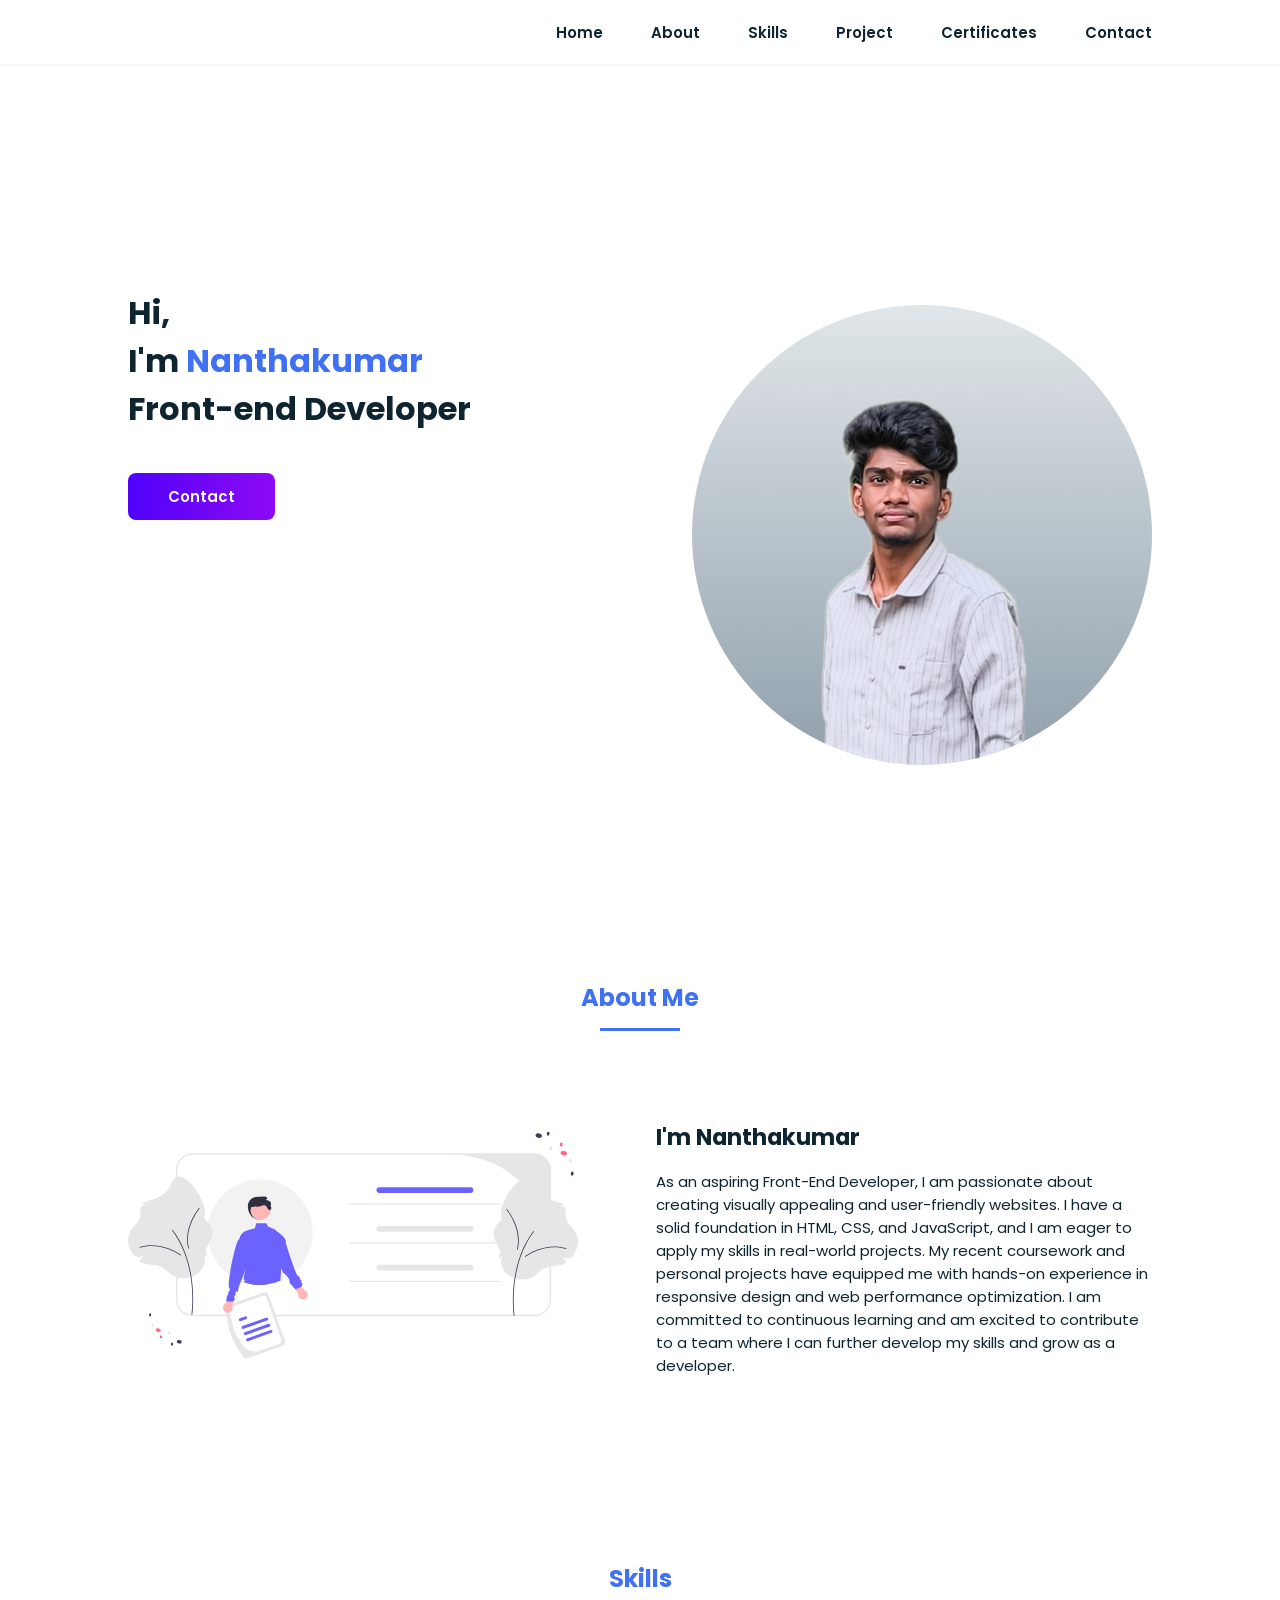
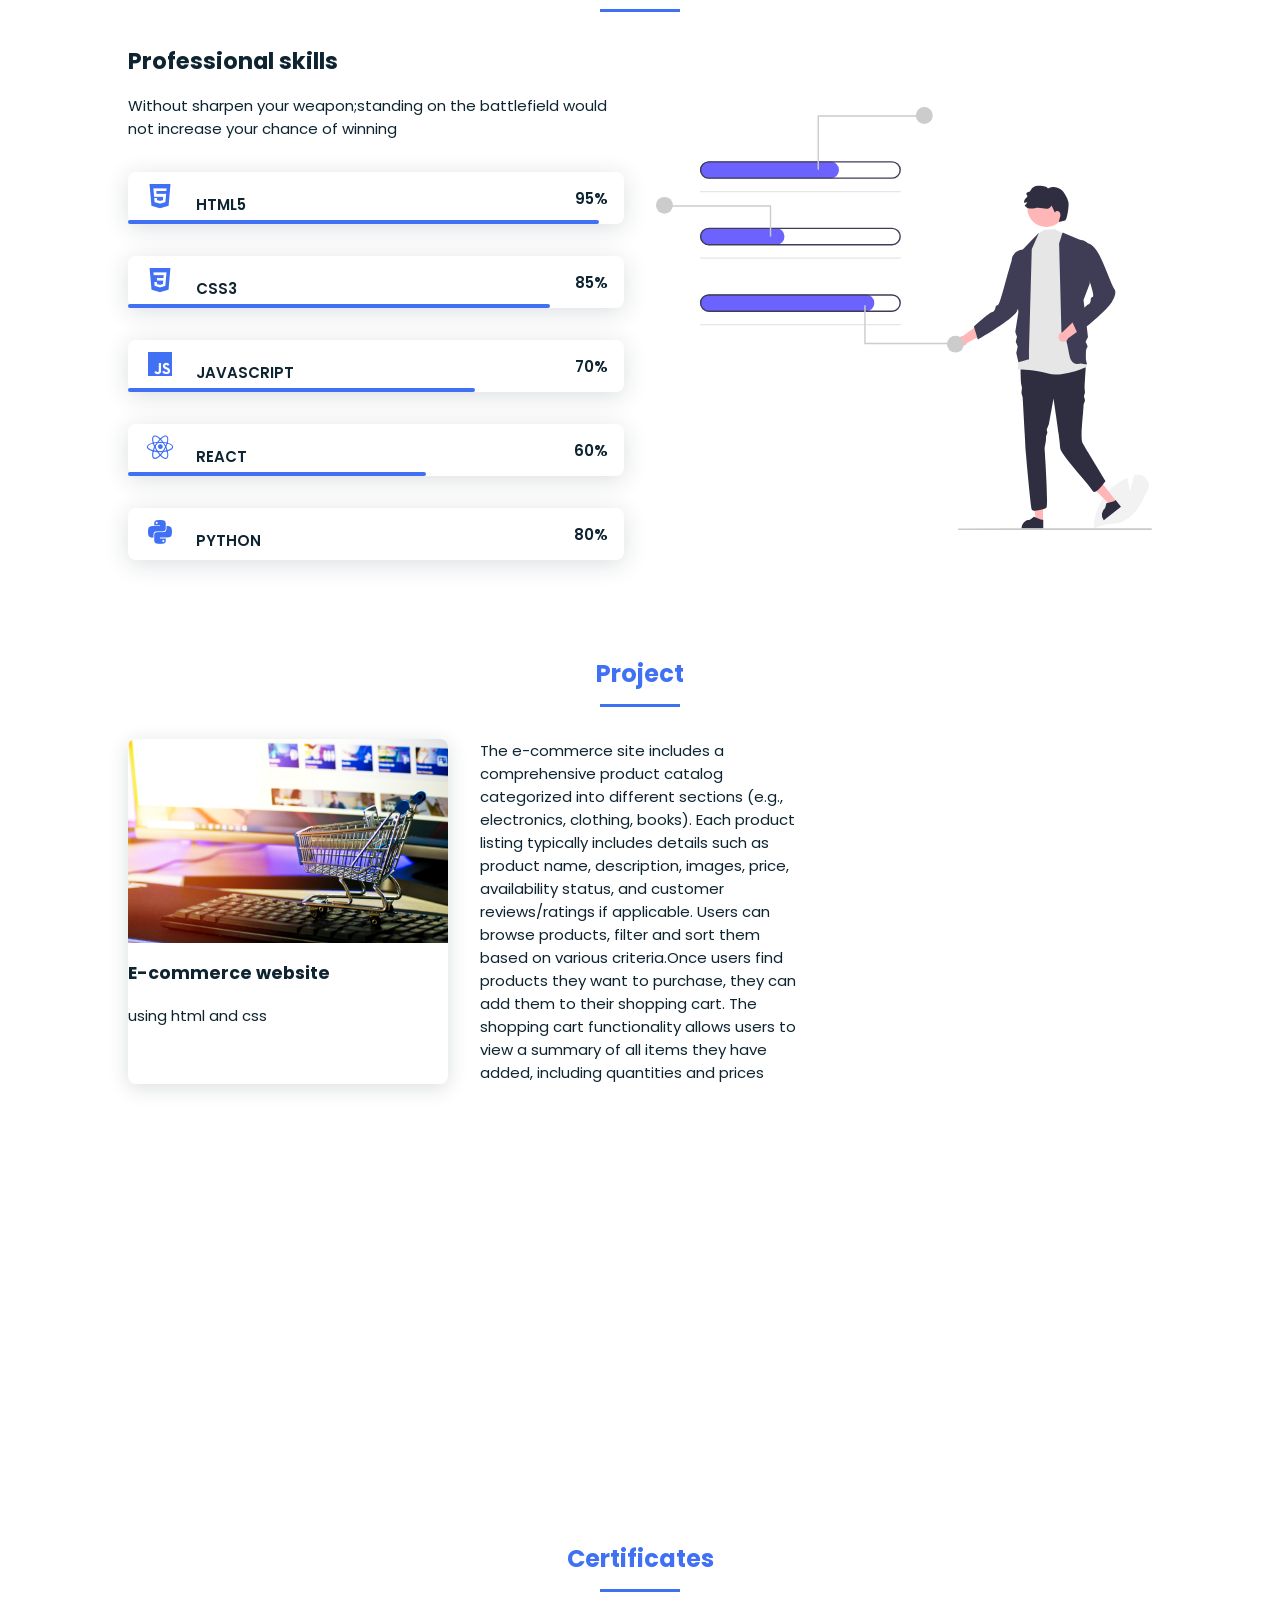
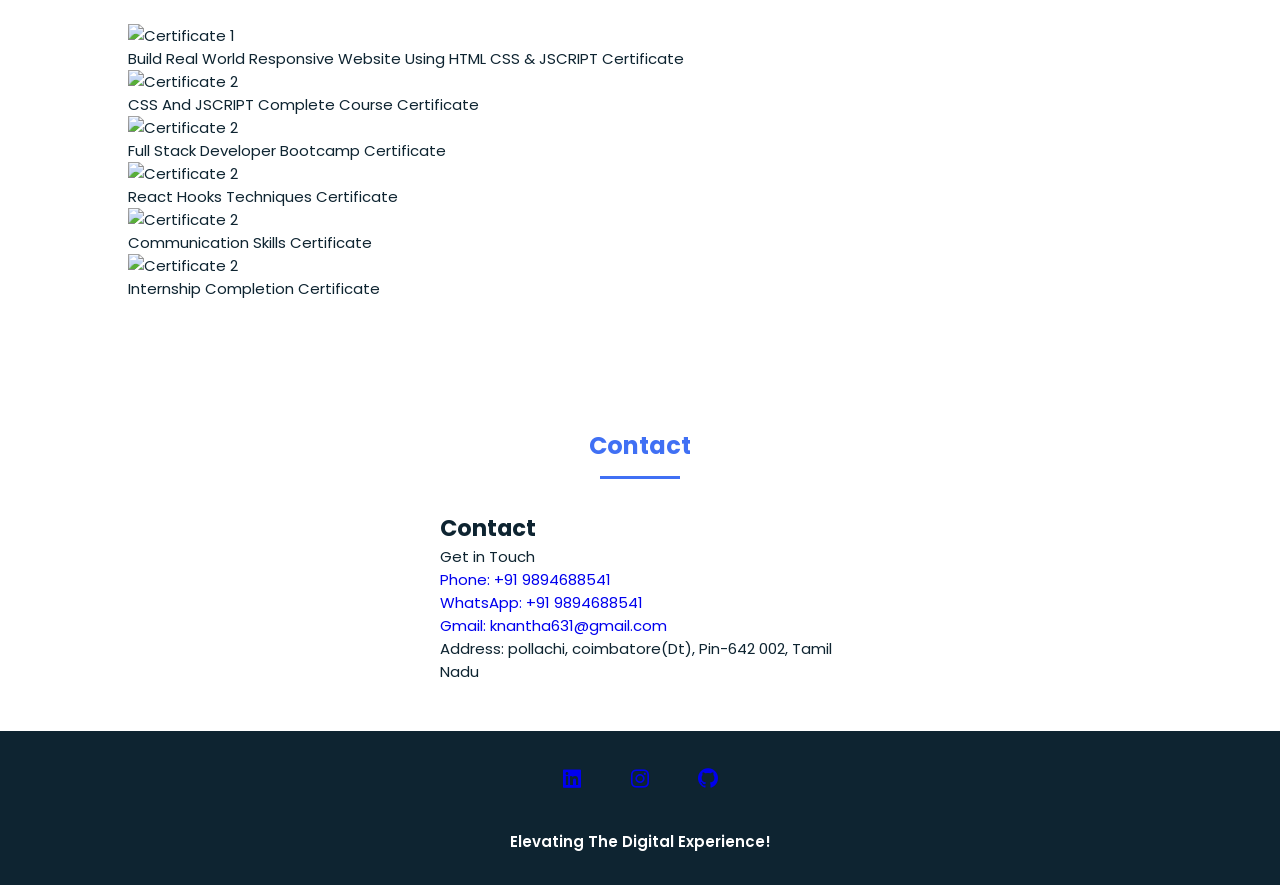
==== commit 268d8e72: "Update index.html" ====
--- a/index.html
+++ b/index.html
@@ -21,6 +21,7 @@
                 <li class="nav_items"><a href="#about" class="nav_link active">About</a></li>
                 <li class="nav_items"><a href="#skills" class="nav_link active">Skills</a></li>
                 <li class="nav_items"><a href="#project" class="nav_link active">Project</a></li>
+                <li class="nav_items"><a href="#certificates" class="nav_link active">Certificates</a></li>
                 <li class="nav_items"><a href="#contact" class="nav_link active">Contact</a></li>
           
             </ul>
@@ -95,7 +96,7 @@
                                 <i class='bx bxl-css3 skill_icon' ></i>
                                 <span class="skill_name">CSS3</span>
                             </div>
-                            <div> <span class="skill_percentage">85%</span></div>
+                            <div> <span class="skill_percentage">85%</span></div> 
                             <div class="skill_bar skill_css"></div>
                         </div>
                          <!--skills in JS-->
@@ -116,6 +117,16 @@
                             </div>
                             <div> <span class="skill_percentage">60%</span></div>
                             <div class="skill_bar skill_react"></div>
+                        </div>
+
+                          <!--skills in python-->
+                          <div class="skills_data"data-aos="fade-right" data-aos-delay="300">
+                            <div class="skills_name">
+                                <i class='bx bxl-python  skill_icon' ></i>
+                                <span class="skill_name">PYTHON</span>
+                            </div>
+                            <div> <span class="skill_percentage">80%</span></div>
+                            <div class="skill_bar skill_python"></div>
                         </div>
 
                     </div class="skill_img" >
@@ -147,17 +158,75 @@
                     </div>
 
                 </section>
-
+                <!--certificate section-->
+                <!-- Certificates Section -->
+<section class="certificates section" id="certificates" data-aos="fade-down">
+    <h2 class="section-title" data-aos="fade-down" data-aos-delay="100">Certificates</h2>
+    <div class="certificates_container bd_grid" data-aos="fade-left" data-aos-delay="200">
+        <div class="certificate_gallery">
+            <div class="certificate_item" data-aos="fade-up" data-aos-delay="100">
+                <img src="certificate1.jpg" alt="Certificate 1" class="certificate_img">
+                <p>Build Real World Responsive Website Using HTML CSS & JSCRIPT Certificate</p>
+            </div>
+            <div class="certificate_item" data-aos="fade-up" data-aos-delay="200">
+                <img src="certificate2.jpg" alt="Certificate 2" class="certificate_img">
+                <p>CSS And JSCRIPT Complete Course Certificate</p>
+            </div>
+            <div class="certificate_item" data-aos="fade-up" data-aos-delay="200">
+                <img src="certificate3.jpg" alt="Certificate 2" class="certificate_img">
+                <p>Full Stack Developer Bootcamp Certificate</p>
+            </div>
+            <div class="certificate_item" data-aos="fade-up" data-aos-delay="200">
+                <img src="certificate4.jpg" alt="Certificate 2" class="certificate_img">
+                <p>React Hooks Techniques Certificate</p>
+            </div>
+            <div class="certificate_item" data-aos="fade-up" data-aos-delay="200">
+                <img src="certificate5.jpg" alt="Certificate 2" class="certificate_img">
+                <p>Communication Skills Certificate</p>
+            </div>
+            <div class="certificate_item" data-aos="fade-up" data-aos-delay="200">
+                <img src="certificate6.jpg" alt="Certificate 2" class="certificate_img">
+                <p>Internship Completion Certificate</p>
+            </div>
+        </div>
+    </div>
+</section>
                 <!--contact section-->
                 <section class="contact section" id="contact"data-aos="fade-down">
                     <h2 class="section-title"data-aos="fade-down"  data-aos-delay="100">Contact</h2>
                     <div class="contact_container bd_grid"data-aos="fade-left"  data-aos-delay="200">
                         <form action="#" class="contact_form">
-                            <input type="text" placeholder="Name" class="control_input">
-                            <input type="mail" placeholder="Email" class="control_input">
-                            <input type="text" placeholder="Mobile" class="control_input">
-                            <textarea name="" id="" cols="0" rows="10"  class="control_input"></textarea>
-                            <input type="button" value="send" class="control_button button">
+                            <!DOCTYPE html>
+
+    <div class="contact-section">
+        <h2>Contact</h2>
+        <p>Get in Touch</p>
+        <div class="contact-container">
+            <div class="contact-item">
+                <a href="tel:+919876543210" class="contact-link">
+                    <span>Phone:</span> +91 9894688541
+                </a>
+            </div>
+            <div class="contact-item">
+                <a href="https://wa.me/919876543210" class="contact-link" target="_blank">
+                    <span>WhatsApp:</span> +91 9894688541
+                </a>
+            </div>
+            <div class="contact-item">
+                <a href="mailto:example@gmail.com" class="contact-link">
+                    <span>Gmail:</span> knantha631@gmail.com
+                </a>
+            </div>
+            <div class="contact-item">
+                <p>
+                    <span>Address:</span> pollachi, 
+                    coimbatore(Dt), Pin-642 002, Tamil Nadu
+                </p>
+            </div>
+        </div>
+    </div>
+
+                        
 
                         </form>
                     </div>
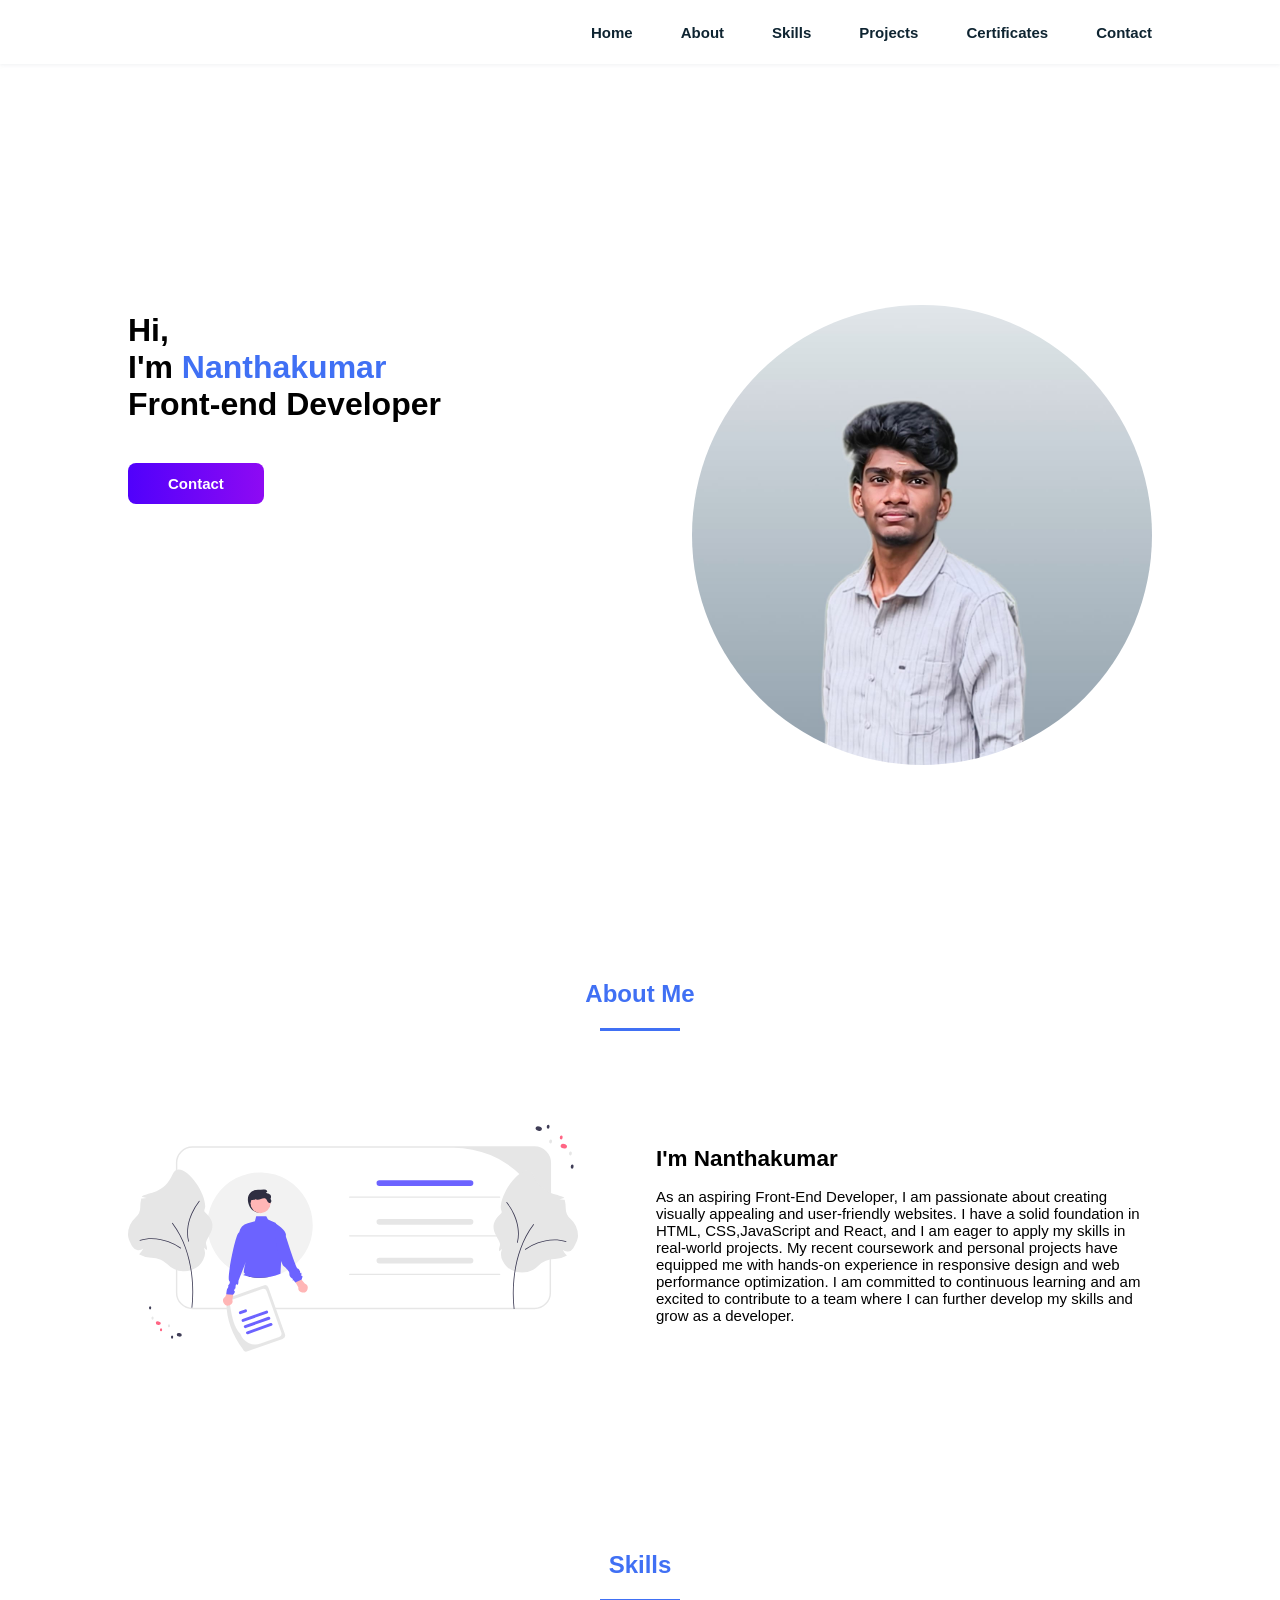
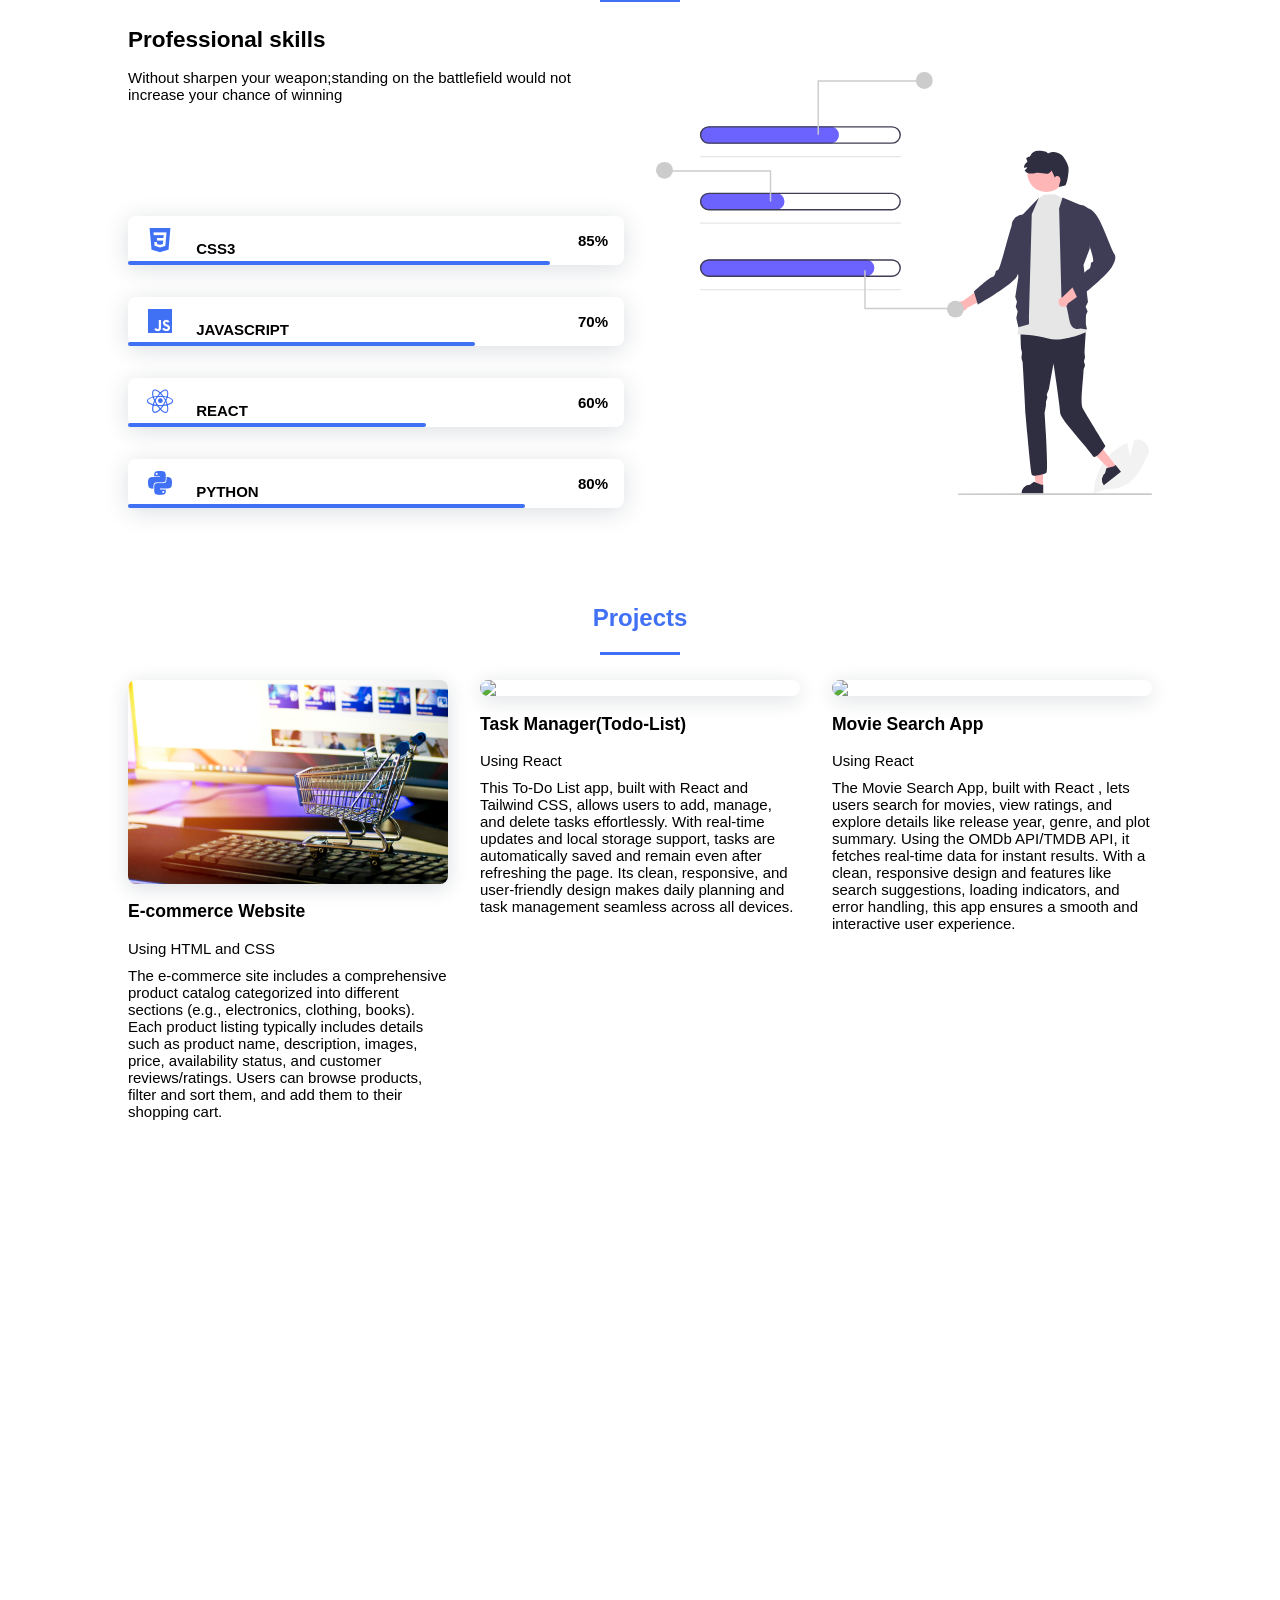
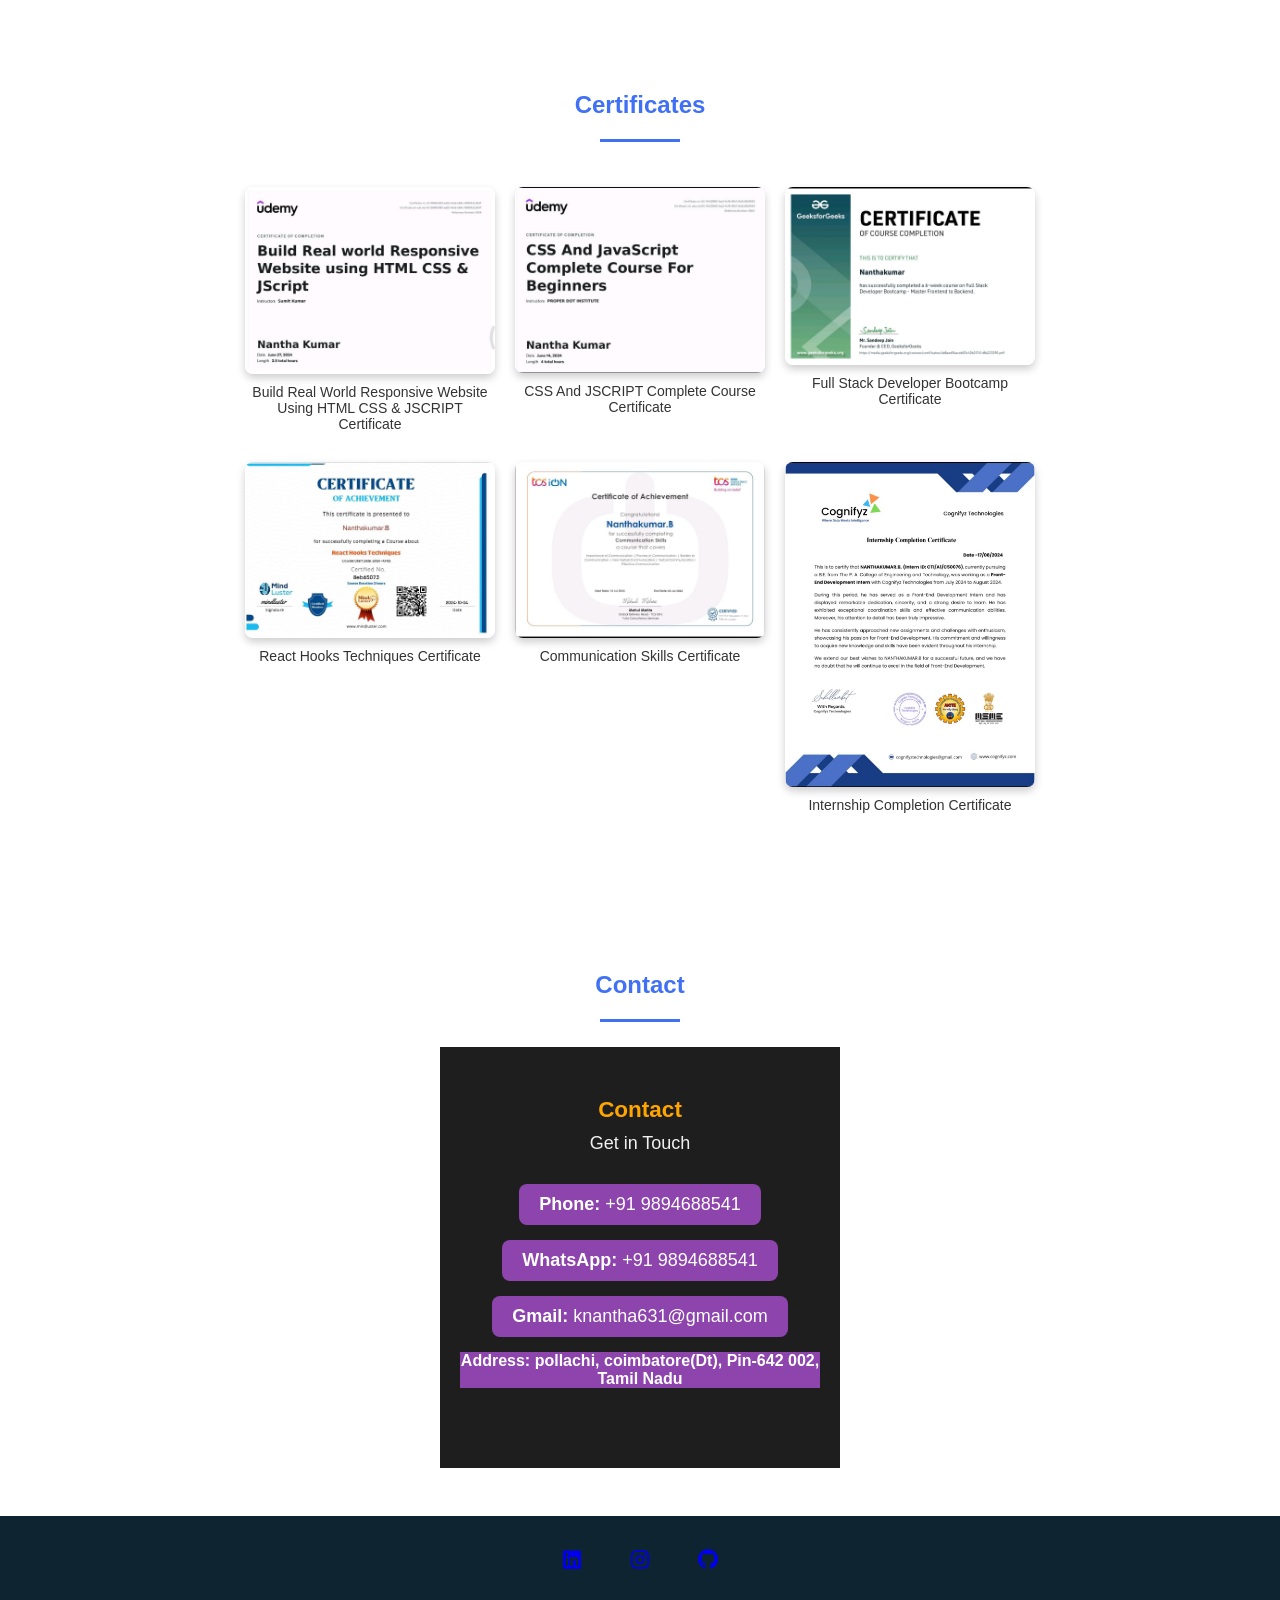
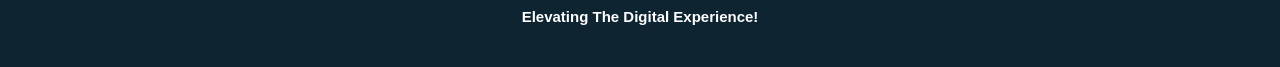
==== commit c2d7108c: "Update certificates.html" ====
--- a/index.html
+++ b/index.html
@@ -20,7 +20,7 @@
                 <li class="nav_items"><a href="#home" class="nav_link active">Home</a></li>
                 <li class="nav_items"><a href="#about" class="nav_link active">About</a></li>
                 <li class="nav_items"><a href="#skills" class="nav_link active">Skills</a></li>
-                <li class="nav_items"><a href="#project" class="nav_link active">Project</a></li>
+                <li class="nav_items"><a href="#project" class="nav_link active">Projects</a></li>
                 <li class="nav_items"><a href="#certificates" class="nav_link active">Certificates</a></li>
                 <li class="nav_items"><a href="#contact" class="nav_link active">Contact</a></li>
           
@@ -67,7 +67,7 @@
                     <div>
                         <h2 class="about_subtitle"data-aos="fade-down" data-aos-delay="450">I'm Nanthakumar</h2>
                         <p class="about_text" data-aos="fade-down" data-aos-delay="550">As an aspiring Front-End Developer, I am passionate about creating visually appealing and user-friendly websites.
-                             I have a solid foundation in HTML, CSS, and JavaScript, and I am eager to apply my skills in real-world projects. 
+                             I have a solid foundation in HTML, CSS,JavaScript and React, and I am eager to apply my skills in real-world projects. 
                              My recent coursework and personal projects have equipped me with hands-on experience in responsive design and web performance optimization.
                              I am committed to continuous learning and am excited to contribute to a team where I can further develop my skills and grow as a developer.</p>
                     </div>
@@ -139,53 +139,86 @@
 
                 <!--project section-->
                 <section class="Project" id="project" data-aos="fade-up">
-                    <h2 class="section-title"data-aos="fade-down" data-aos-delay="100">Project</h2>
-
+                    <h2 class="section-title" data-aos="fade-down" data-aos-delay="100">Projects</h2>
+                
                     <div class="project_container bd_grid">
-                        <div class="project_img" >
-                            <img src="project.jpg" data-aos="fade-down" data-aos-delay="100">
-                            
-                      
-                            <h3 data-aos="fade-down"  data-aos-delay="200">E-commerce website</h3>
-                            <p data-aos="fade-down"  data-aos-delay="300">using html and css</p>
-                        </div>
-
-                            <p data-aos="fade-down"  data-aos-delay="300" class="para">The e-commerce site includes a comprehensive product catalog categorized into different sections (e.g., electronics, clothing, books).
-                                Each product listing typically includes details such as product name, description, images, price, availability status, and customer reviews/ratings if applicable.
-                                Users can browse products, filter and sort them based on various criteria.Once users find products they want to purchase, they can add them to their shopping cart.
-                                The shopping cart functionality allows users to view a summary of all items they have added, including quantities and prices</p>
-
-                    </div>
-
-                </section>
-                <!--certificate section-->
+                        <!-- First Project -->
+                        <div class="project_card">
+                            <div class="project_img">
+                                <img src="project.jpg" data-aos="fade-down" data-aos-delay="100">
+                            </div>
+                            <h3 data-aos="fade-down" data-aos-delay="200">E-commerce Website</h3>
+                            <p data-aos="fade-down" data-aos-delay="300">Using HTML and CSS</p>
+                            <p data-aos="fade-down" data-aos-delay="400" class="para">
+                                The e-commerce site includes a comprehensive product catalog categorized into different sections 
+                                (e.g., electronics, clothing, books). Each product listing typically includes details such as 
+                                product name, description, images, price, availability status, and customer reviews/ratings. 
+                                Users can browse products, filter and sort them, and add them to their shopping cart.
+                            </p>
+                        </div>
+                
+                        <!-- Second Project -->
+                        <div class="project_card">
+                            <div class="project_img">
+                                <img src="todo2.jpg" data-aos="fade-down" data-aos-delay="100">
+                            </div>
+                            <h3 data-aos="fade-down" data-aos-delay="200">Task Manager(Todo-List)</h3>
+                            <p data-aos="fade-down" data-aos-delay="300">Using React</p>
+                            <p data-aos="fade-down" data-aos-delay="400" class="para">
+                                This To-Do List app, built with React and Tailwind CSS, allows users to add, manage, and delete tasks effortlessly. 
+                                With real-time updates and local storage support, tasks are automatically saved and remain even after refreshing the page. 
+                                Its clean, responsive, and user-friendly design makes daily planning and task management seamless across all devices. 
+                            </p>
+                        </div>
+                        <!-- third Project -->
+                        <div class="project_card">
+                            <div class="project_img">
+                                <img src="movie.jpg" data-aos="fade-down" data-aos-delay="100">
+                            </div>
+                            <h3 data-aos="fade-down" data-aos-delay="200">Movie Search App</h3>
+                            <p data-aos="fade-down" data-aos-delay="300">Using React</p>
+                            <p data-aos="fade-down" data-aos-delay="400" class="para">
+                                The Movie Search App, built with React , lets users search for movies, view ratings, and explore details like release year, genre, and plot summary. 
+                                Using the OMDb API/TMDB API, it fetches real-time data for instant results. 
+                                With a clean, responsive design and features like search suggestions, loading indicators, and error handling, this app ensures a smooth and interactive user experience.
+                            </p>
+                        </div>
+                    </div>
+                </section>
+              
                 <!-- Certificates Section -->
 <section class="certificates section" id="certificates" data-aos="fade-down">
     <h2 class="section-title" data-aos="fade-down" data-aos-delay="100">Certificates</h2>
     <div class="certificates_container bd_grid" data-aos="fade-left" data-aos-delay="200">
         <div class="certificate_gallery">
             <div class="certificate_item" data-aos="fade-up" data-aos-delay="100">
-                <img src="certificate1.jpg" alt="Certificate 1" class="certificate_img">
+                <a href="https://drive.google.com/file/d/1W4nP6QZzZGuJvi_bii0IlQP_TWosJxQ6/view?usp=drive_link" download>
+                <img src="certificate1.jpg" alt="Certificate 1" class="certificate_img"></a>
                 <p>Build Real World Responsive Website Using HTML CSS & JSCRIPT Certificate</p>
             </div>
             <div class="certificate_item" data-aos="fade-up" data-aos-delay="200">
-                <img src="certificate2.jpg" alt="Certificate 2" class="certificate_img">
+                <a href="https://drive.google.com/file/d/1VsaIx5qfAwt_ZCWgMi94Rccg1kpQQXoz/view?usp=drive_link" download>
+                <img src="certificate2.jpg" alt="Certificate 2" class="certificate_img"></a>
                 <p>CSS And JSCRIPT Complete Course Certificate</p>
             </div>
             <div class="certificate_item" data-aos="fade-up" data-aos-delay="200">
-                <img src="certificate3.jpg" alt="Certificate 2" class="certificate_img">
+                <a href="https://drive.google.com/file/d/1VP7f27YXM2ui725sCp7FWP6x_4kWq_N8/view?usp=drive_link" download>
+                <img src="certificate3.jpg" alt="Certificate 2" class="certificate_img"></a>
                 <p>Full Stack Developer Bootcamp Certificate</p>
             </div>
             <div class="certificate_item" data-aos="fade-up" data-aos-delay="200">
-                <img src="certificate4.jpg" alt="Certificate 2" class="certificate_img">
+                <a href="https://drive.google.com/file/d/1VECkwaNbHHOUMrQOKVucJBsrnhtCM2NX/view?usp=drive_link" download>
+                <img src="certificate4.jpg" alt="Certificate 2" class="certificate_img"></a>
                 <p>React Hooks Techniques Certificate</p>
             </div>
             <div class="certificate_item" data-aos="fade-up" data-aos-delay="200">
-                <img src="certificate5.jpg" alt="Certificate 2" class="certificate_img">
+                <a href="https://drive.google.com/file/d/1VU6-eYWLytQ2I7pMaesBp67RILtDndjI/view?usp=drive_link" download>
+                <img src="certificate5.jpg" alt="Certificate 2" class="certificate_img"></a>
                 <p>Communication Skills Certificate</p>
             </div>
             <div class="certificate_item" data-aos="fade-up" data-aos-delay="200">
-                <img src="certificate6.jpg" alt="Certificate 2" class="certificate_img">
+                <a href="https://drive.google.com/file/d/1VGTNDbRDXLfktRBc_KdyIjnqZfLWavyW/view?usp=drive_link" download>
+                <img src="certificate6.jpg" alt="Certificate 2" class="certificate_img"></a>
                 <p>Internship Completion Certificate</p>
             </div>
         </div>
--- a/portfolio.css
+++ b/portfolio.css
@@ -313,6 +313,9 @@
 .skill_react{
     width:60%
 }
+.skill_python{
+    width: 80%;
+}
 .project{
     text-align: center;
 }
@@ -475,3 +478,97 @@
         right: 10%;
     }
 }
+body {
+    font-family: Arial, sans-serif;
+    margin: 0;
+    padding: 0;
+    background-color:white;
+    color: black;
+}
+
+.contact-section {
+    text-align: center;
+    padding: 50px 20px;
+    background-color: #1e1e1e;
+}
+
+.contact-section h2 {
+    color: orange;
+    margin-bottom: 10px;
+}
+
+.contact-section p {
+    margin-bottom: 30px;
+    font-size: 18px;
+    color: #f1f1f1;
+}
+
+.contact-container {
+    max-width: 600px;
+    margin: 0 auto;
+}
+
+.contact-item {
+    margin: 15px 0;
+}
+.contact-item p {
+   
+    background-color: #8e44ad;
+    color:white;
+    font-size: 16px;
+    font-weight: bold;
+
+}
+
+.contact-link {
+    text-decoration: none;
+    background-color: #8e44ad;
+    color: #fff;
+    padding: 10px 20px;
+    display: inline-block;
+    border-radius: 8px;
+    font-size: 18px;
+}
+
+.contact-link:hover {
+    background-color: #6c3483;
+}
+
+.contact-item span {
+    font-weight: bold;
+}
+
+p {
+    margin: 10px 0;
+}
+.certificates_container {
+    display: flex;
+    flex-direction: column;
+    align-items: center;
+    padding: 20px;
+}
+
+.certificate_gallery {
+    width: 100%;
+    display: flex;
+    flex-wrap: wrap;
+    justify-content: center;
+    gap: 20px;
+}
+
+.certificate_item {
+    text-align: center;
+    max-width: 250px;
+}
+
+.certificate_img {
+    width: 100%;
+    border-radius: 8px;
+    box-shadow: 0 4px 8px rgba(0, 0, 0, 0.2);
+    margin-bottom: 10px;
+}
+
+.certificate_item p {
+    font-size: 14px;
+    color: #333;
+}
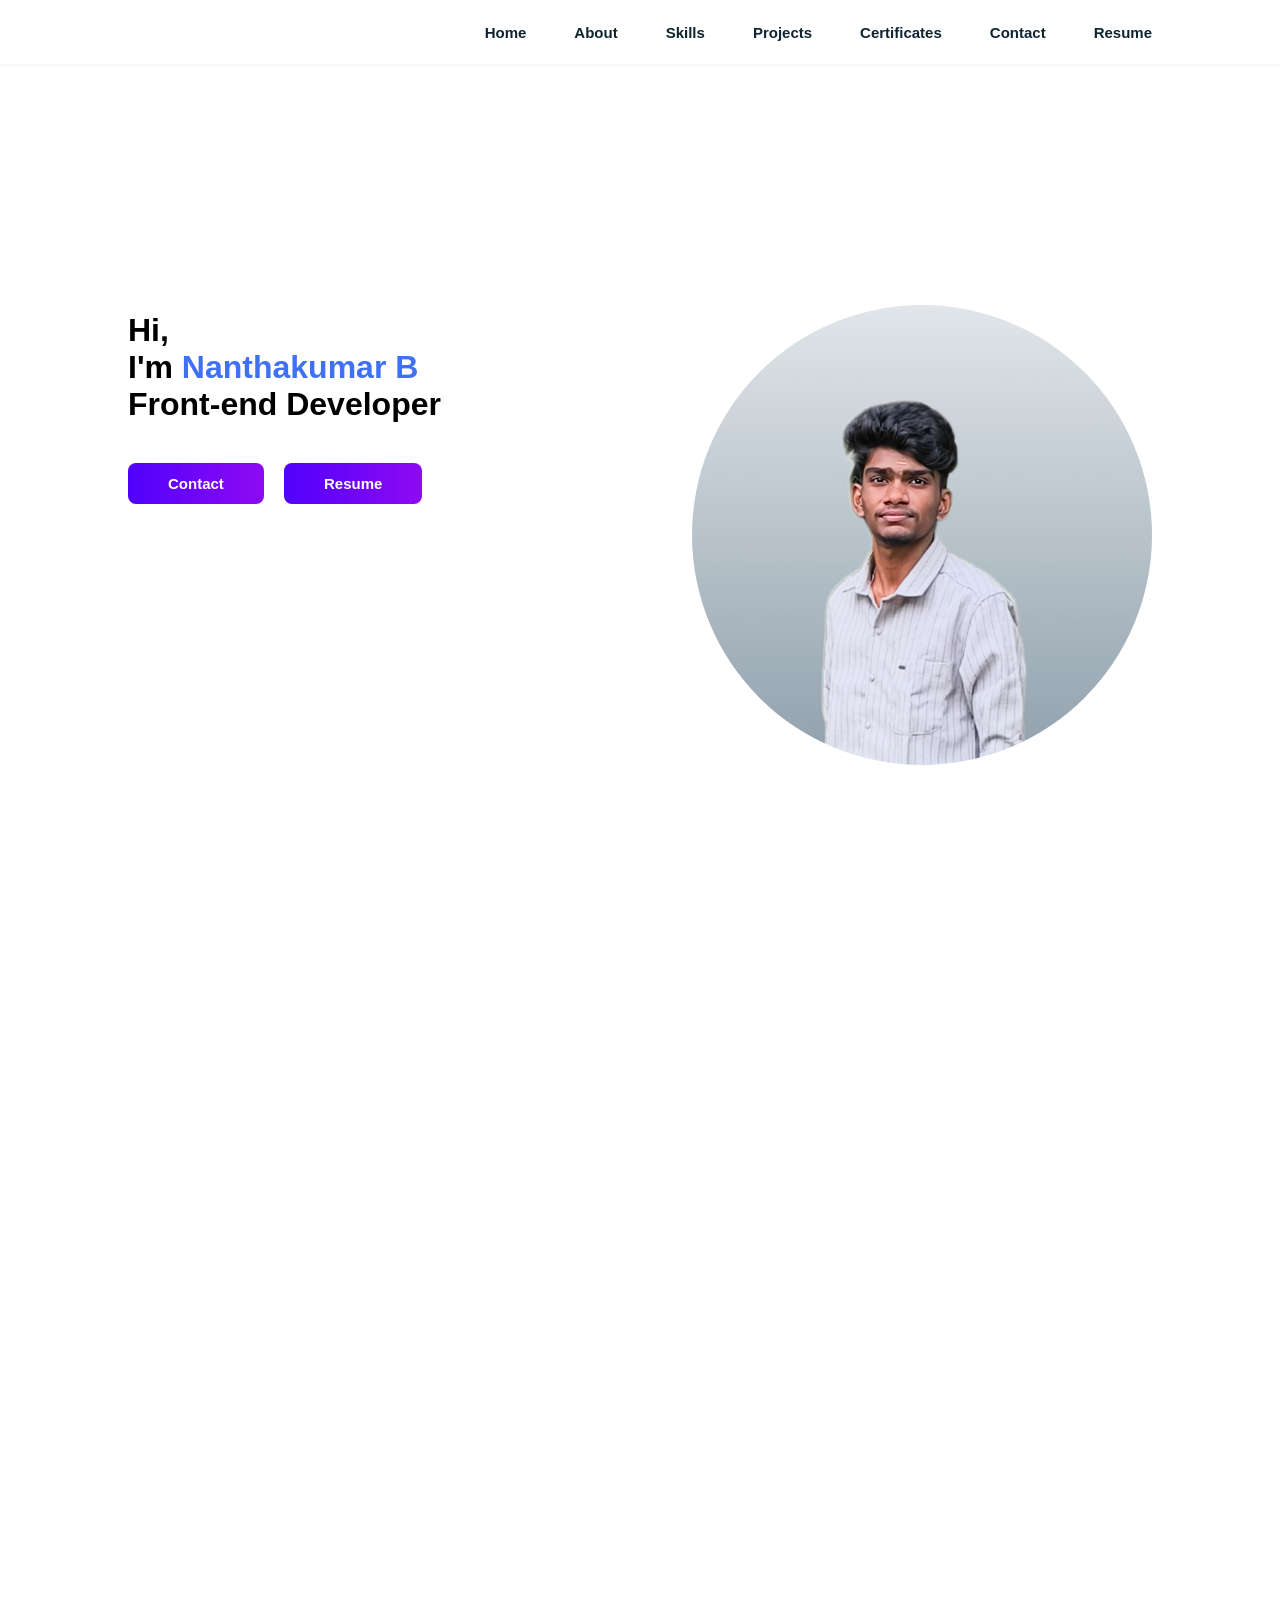
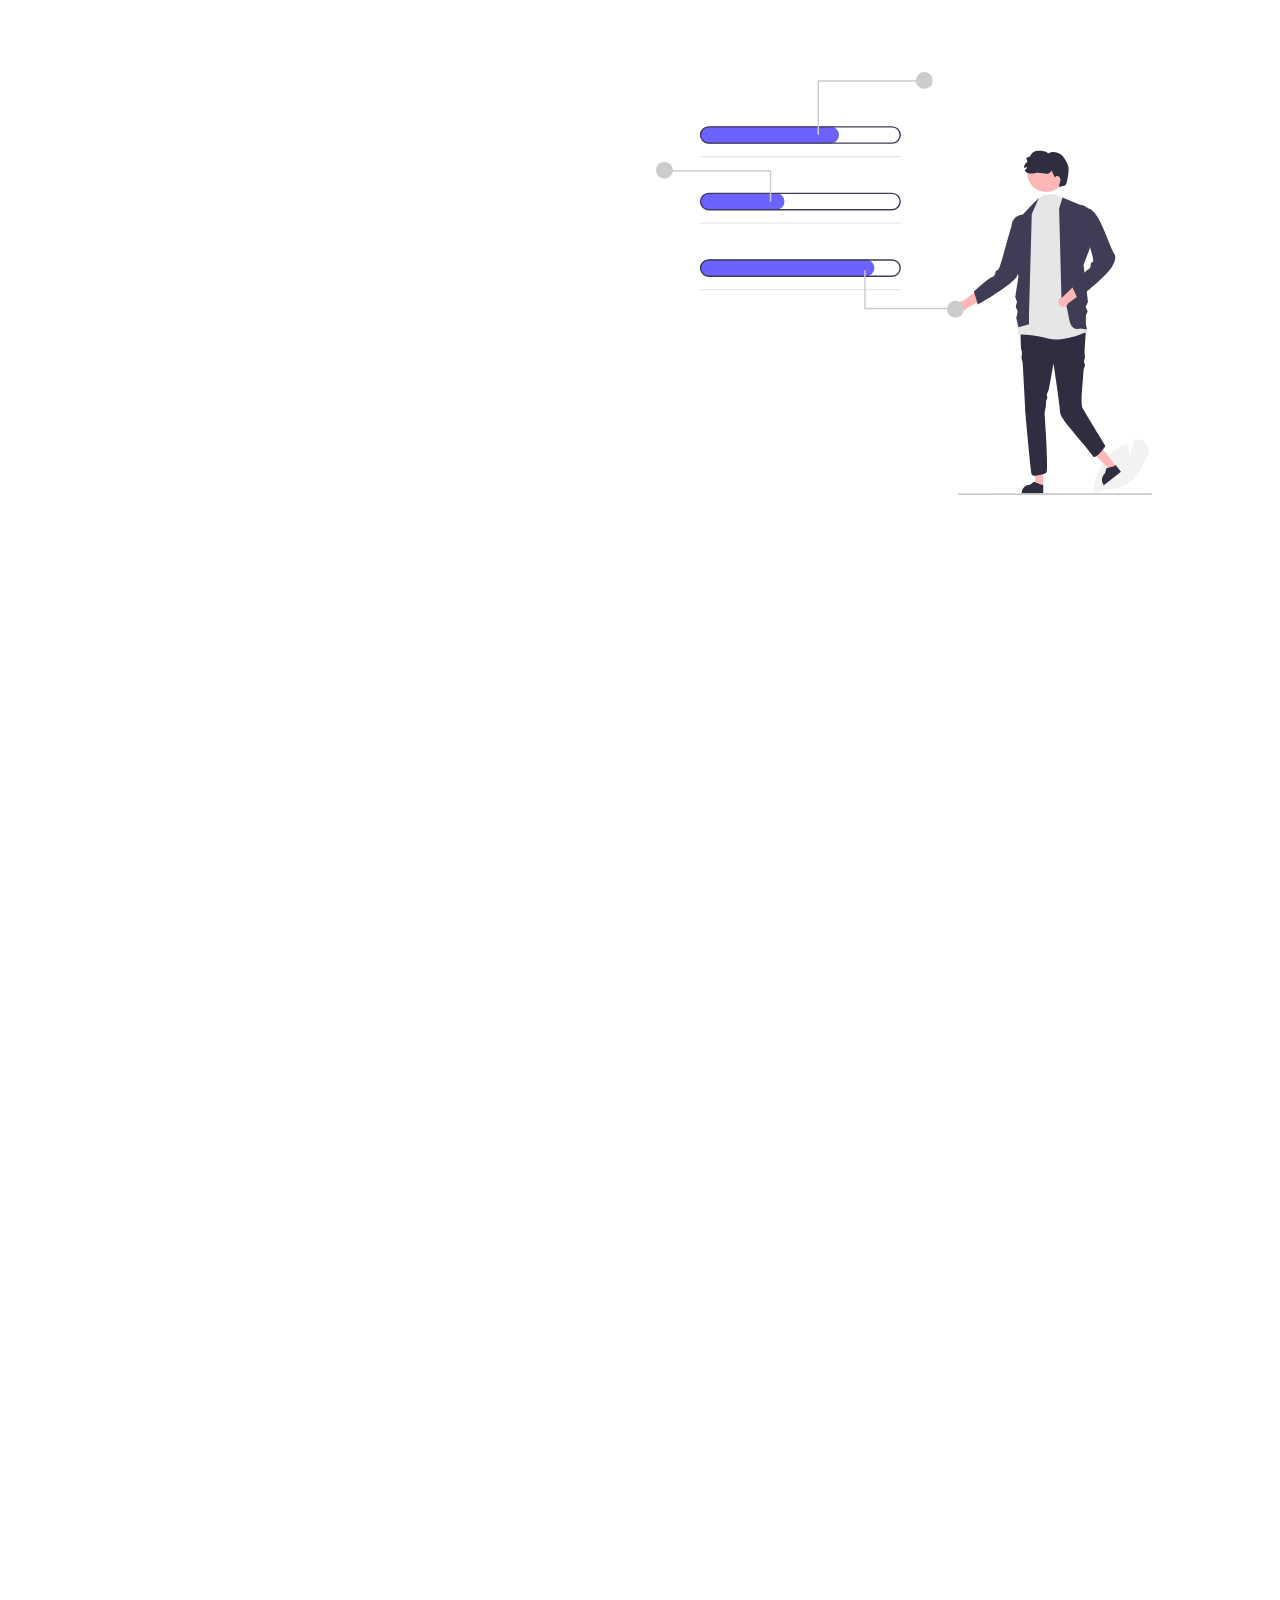
==== commit a280ec77: "Update index.html" ====
--- a/index.html
+++ b/index.html
@@ -23,6 +23,9 @@
                 <li class="nav_items"><a href="#project" class="nav_link active">Projects</a></li>
                 <li class="nav_items"><a href="#certificates" class="nav_link active">Certificates</a></li>
                 <li class="nav_items"><a href="#contact" class="nav_link active">Contact</a></li>
+                <li class="nav_items">
+        <a href="resume.pdf" class="nav_link active" target="_blank" rel="noopener">Resume</a>
+    </li>
           
             </ul>
            </div>
@@ -37,9 +40,10 @@
                 <!--home section-->
                 <section class="home bd_grid" id="home">
                     <div class="home_data" data-aos="fade-down">
-                        <h1 class="home_title">Hi,<br>I'm <span class="home_title-color">Nanthakumar</span><br>Front-end Developer
+                        <h1 class="home_title">Hi,<br>I'm <span class="home_title-color">Nanthakumar B</span><br>Front-end Developer
                         </h1>
                         <a href="#contact" class="button">Contact</a>
+                         <a href="resume.pdf" class="button" style="margin-left: 1rem;" target="_blank" rel="noopener">Resume</a>
                     </div>
 
                     <div class="home_social">
@@ -224,53 +228,35 @@
         </div>
     </div>
 </section>
-                <!--contact section-->
-                <section class="contact section" id="contact"data-aos="fade-down">
-                    <h2 class="section-title"data-aos="fade-down"  data-aos-delay="100">Contact</h2>
-                    <div class="contact_container bd_grid"data-aos="fade-left"  data-aos-delay="200">
-                        <form action="#" class="contact_form">
-                            <!DOCTYPE html>
-
-    <div class="contact-section">
-        <h2>Contact</h2>
-        <p>Get in Touch</p>
-        <div class="contact-container">
-            <div class="contact-item">
-                <a href="tel:+919876543210" class="contact-link">
-                    <span>Phone:</span> +91 9894688541
-                </a>
-            </div>
-            <div class="contact-item">
-                <a href="https://wa.me/919876543210" class="contact-link" target="_blank">
-                    <span>WhatsApp:</span> +91 9894688541
-                </a>
-            </div>
-            <div class="contact-item">
-                <a href="mailto:example@gmail.com" class="contact-link">
-                    <span>Gmail:</span> knantha631@gmail.com
-                </a>
-            </div>
-            <div class="contact-item">
-                <p>
-                    <span>Address:</span> pollachi, 
-                    coimbatore(Dt), Pin-642 002, Tamil Nadu
-                </p>
-            </div>
-        </div>
+                <!-- Contact Section -->
+<section class="contact section" id="contact" data-aos="fade-down">
+    <h2 class="section-title" data-aos="fade-down" data-aos-delay="100">Contact</h2>
+    <div class="contact_container bd_grid" data-aos="fade-left" data-aos-delay="200">
+        <form action="mailto:knantha631@gmail.com" method="post" enctype="text/plain" class="contact_form">
+            <div class="form-group">
+               
+                <input type="text" id="name" name="name" required placeholder="Your Name">
+            </div>
+            <div class="form-group">
+                
+                <input type="email" id="email" name="email" required placeholder="Your Email">
+            </div>
+            <div class="form-group">
+                
+                <textarea id="message" name="message" rows="4" required placeholder="Your Message"></textarea>
+            </div>
+            <button type="submit" class="send-button">Send</button>
+        </form>
     </div>
-
-                        
-
-                        </form>
-                    </div>
-                </section>
+</section>
                 <!--footer-->
                 <footer class="footer"data-aos="fade-right"  data-aos-delay="200">
+                    <p>Get in Touch</p><br>
                   <!--<p class="footer_title" id="contact">contact</p>-->  
                     <div class="footer_socials">
-                        <a href="#" class="footer-icon"><i class='bx bxl-linkedin-square' ></i></a>
-                        <a href="#" class="footer-icon"><i class='bx bxl-instagram' ></i></a>
-                        <a href="#" class="footer-icon"><i class='bx bxl-github' ></i></a>
+                        <a href="https://www.linkedin.com/in/nanthakumar-b-46401a2bb" class="footer-icon"><i class='bx bxl-linkedin-square' ></i></a>
+                        <a href="https://www.instagram.com/_h_e_a_v_e_n_k_i_n_g__/?next=%2F&hl=en" class="footer-icon"><i class='bx bxl-instagram' ></i></a>
+                        <a href="https://github.com/Nanthakumar01" class="footer-icon"><i class='bx bxl-github' ></i></a>
                     </div>
                     <p>Elevating The Digital Experience! </p>
                 </footer>
